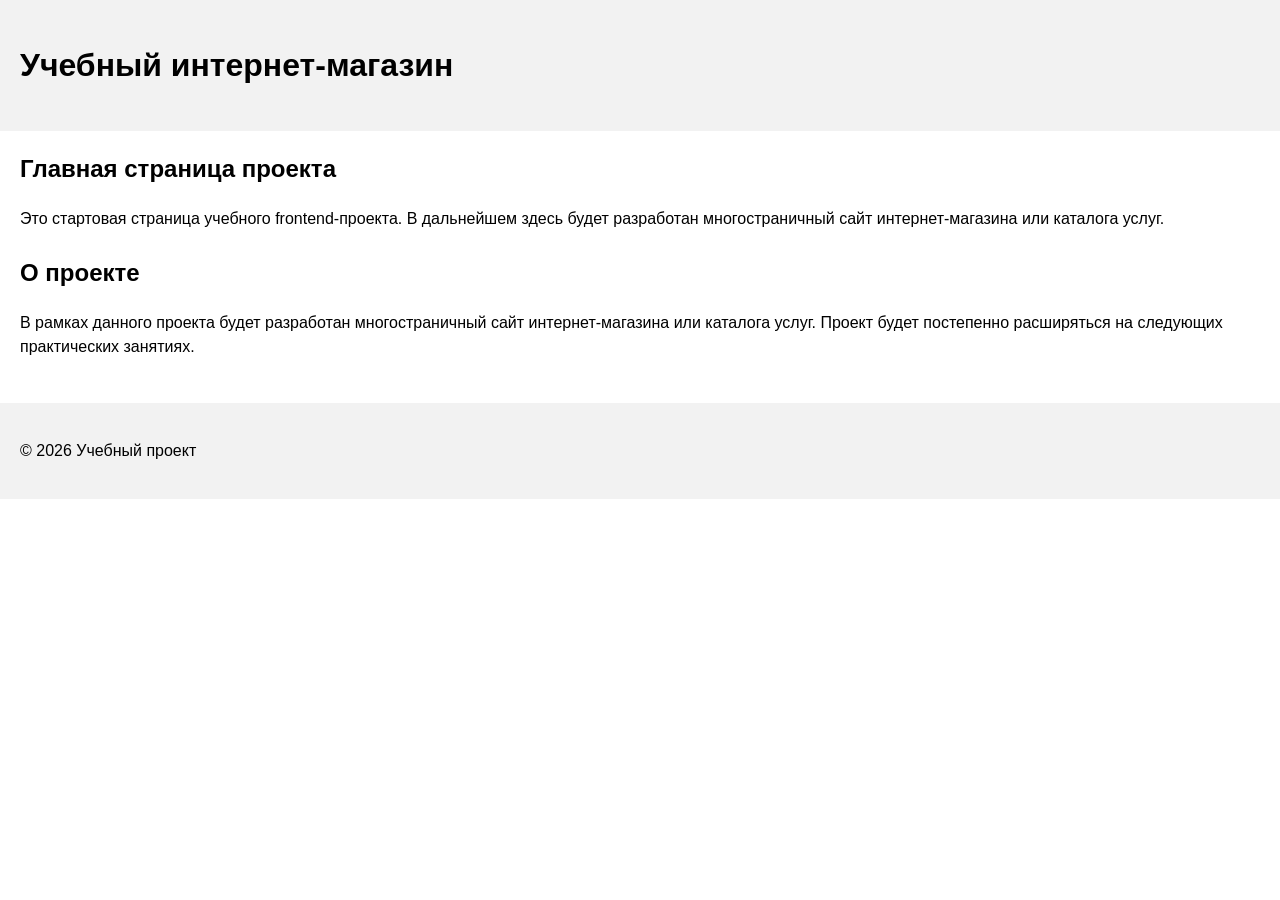
==== index.html @ 0f4d969c "feat: add project description section" ====
<!doctype html>
<html lang="ru">
  <head>
    <meta charset="UTF-8" />
    <meta name="viewport" content="width=device-width, initial-scale=1.0" />
    <title>Каталог товаров</title>
    <link rel="stylesheet" href="css/style.css" />
  </head>
  <body>
    <header>
      <h1>Учебный интернет-магазин</h1>
    </header>
    <main>
      <section>
        <h2>Главная страница проекта</h2>
        <p>
          Это стартовая страница учебного frontend-проекта. В дальнейшем здесь
          будет разработан многостраничный сайт интернет-магазина или каталога
          услуг.
        </p>
      </section>
      <section>
        <h2>О проекте</h2>
        <p>
          В рамках данного проекта будет разработан многостраничный сайт
          интернет-магазина или каталога услуг. Проект будет постепенно
          расширяться на следующих практических занятиях.
        </p>
      </section>
    </main>
    <footer>
      <p>&copy; 2026 Учебный проект</p>
    </footer>
  </body>
</html>
---- css/style.css ----
body {
  margin: 0;
  font-family: Arial, sans-serif;
  line-height: 1.5;
}

header,
main,
footer {
  padding: 20px;
}

header {
  background-color: #f2f2f2;
}

footer {
  background-color: #f2f2f2;
}

section {
  margin-bottom: 24px;
}

section h2 {
  margin-top: 0;
}
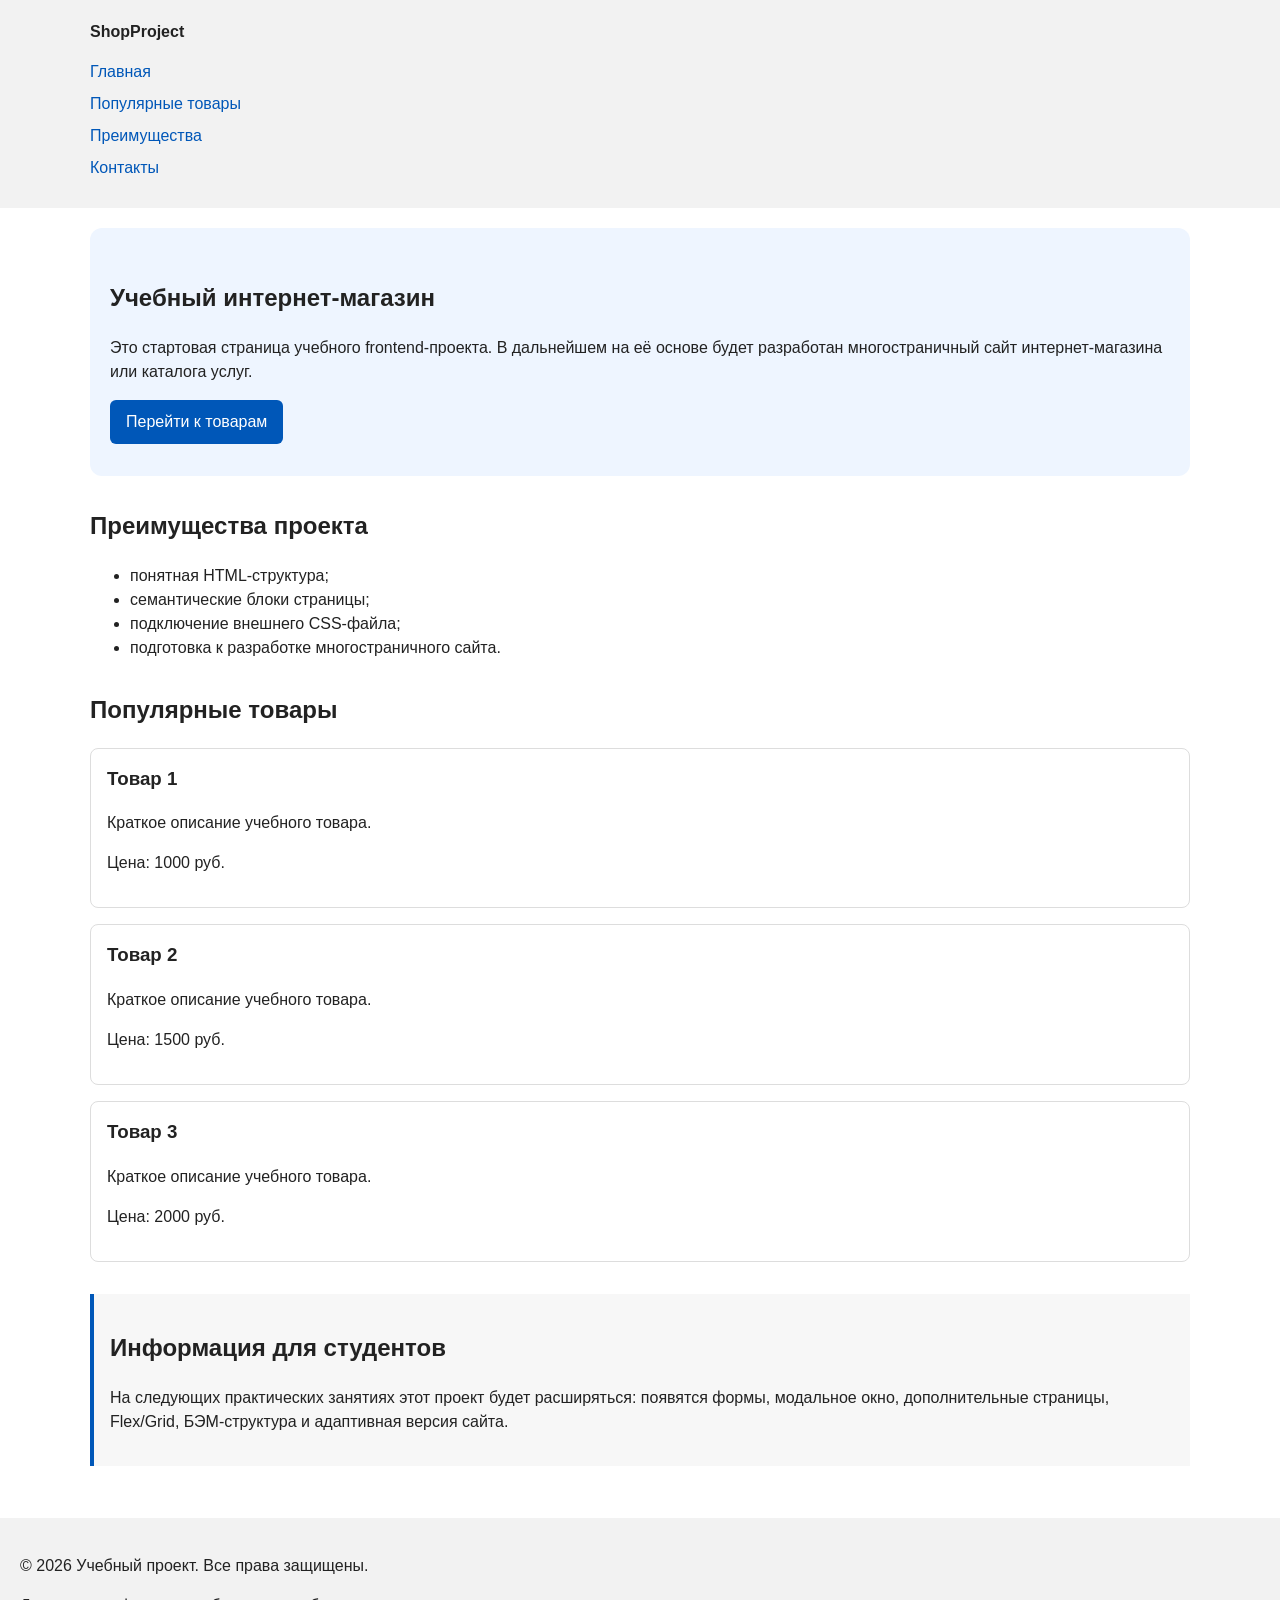
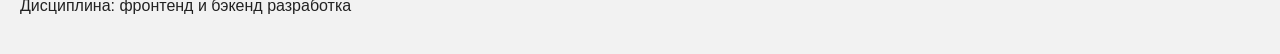
==== commit 6ac6573b: "feat: add semantic HTML structure and base CSS styles" ====
--- a/index.html
+++ b/index.html
@@ -3,33 +3,80 @@
   <head>
     <meta charset="UTF-8" />
     <meta name="viewport" content="width=device-width, initial-scale=1.0" />
-    <title>Каталог товаров</title>
+    <title>Учебный интернет-магазин</title>
     <link rel="stylesheet" href="css/style.css" />
   </head>
   <body>
     <header>
-      <h1>Учебный интернет-магазин</h1>
+      <div class="site-header">
+        <a class="site-logo" href="index.html">ShopProject</a>
+        <nav class="site-nav" aria-label="Основная навигация">
+          <ul class="site-nav__list">
+            <li><a href="index.html">Главная</a></li>
+            <li><a href="#popular">Популярные товары</a></li>
+            <li><a href="#advantages">Преимущества</a></li>
+            <li><a href="#contacts">Контакты</a></li>
+          </ul>
+        </nav>
+      </div>
     </header>
+
     <main>
-      <section>
-        <h2>Главная страница проекта</h2>
+      <section class="hero">
+        <h1>Учебный интернет-магазин</h1>
         <p>
-          Это стартовая страница учебного frontend-проекта. В дальнейшем здесь
-          будет разработан многостраничный сайт интернет-магазина или каталога
-          услуг.
+          Это стартовая страница учебного frontend-проекта. В дальнейшем на её
+          основе будет разработан многостраничный сайт интернет-магазина или
+          каталога услуг.
         </p>
+        <a class="button" href="#popular">Перейти к товарам</a>
       </section>
-      <section>
-        <h2>О проекте</h2>
+
+      <section class="section" id="advantages">
+        <h2>Преимущества проекта</h2>
+        <ul class="advantages-list">
+          <li>понятная HTML-структура;</li>
+          <li>семантические блоки страницы;</li>
+          <li>подключение внешнего CSS-файла;</li>
+          <li>подготовка к разработке многостраничного сайта.</li>
+        </ul>
+      </section>
+
+      <section class="section" id="popular">
+        <h2>Популярные товары</h2>
+
+        <article class="product-card">
+          <h3>Товар 1</h3>
+          <p>Краткое описание учебного товара.</p>
+          <p>Цена: 1000 руб.</p>
+        </article>
+
+        <article class="product-card">
+          <h3>Товар 2</h3>
+          <p>Краткое описание учебного товара.</p>
+          <p>Цена: 1500 руб.</p>
+        </article>
+
+        <article class="product-card">
+          <h3>Товар 3</h3>
+          <p>Краткое описание учебного товара.</p>
+          <p>Цена: 2000 руб.</p>
+        </article>
+      </section>
+
+      <aside class="aside-info">
+        <h2>Информация для студентов</h2>
         <p>
-          В рамках данного проекта будет разработан многостраничный сайт
-          интернет-магазина или каталога услуг. Проект будет постепенно
-          расширяться на следующих практических занятиях.
+          На следующих практических занятиях этот проект будет расширяться:
+          появятся формы, модальное окно, дополнительные страницы, Flex/Grid,
+          БЭМ-структура и адаптивная версия сайта.
         </p>
-      </section>
+      </aside>
     </main>
-    <footer>
-      <p>&copy; 2026 Учебный проект</p>
+
+    <footer id="contacts">
+      <p>&copy; 2026 Учебный проект. Все права защищены.</p>
+      <p>Дисциплина: фронтенд и бэкенд разработка</p>
     </footer>
   </body>
 </html>
--- a/css/style.css
+++ b/css/style.css
@@ -1,7 +1,13 @@
+* {
+  box-sizing: border-box;
+}
+
 body {
   margin: 0;
   font-family: Arial, sans-serif;
   line-height: 1.5;
+  color: #222222;
+  background-color: #ffffff;
 }
 
 header,
@@ -18,10 +24,86 @@
   background-color: #f2f2f2;
 }
 
-section {
-  margin-bottom: 24px;
+
+.site-header {
+  max-width: 1100px;
+  margin: 0 auto;
 }
 
-section h2 {
+.site-logo {
+  font-weight: bold;
+  text-decoration: none;
+  color: #222222;
+}
+
+.site-nav__list {
+  padding: 0;
+  margin: 16px 0 0;
+  list-style: none;
+}
+
+.site-nav__list li {
+  margin-bottom: 8px;
+}
+
+.site-nav__list a {
+  color: #0057b8;
+  text-decoration: none;
+}
+
+.site-nav__list a:hover {
+  text-decoration: underline;
+}
+
+
+.hero {
+  max-width: 1100px;
+  margin: 0 auto 32px;
+  padding: 32px 20px;
+  background-color: #eef5ff;
+  border-radius: 12px;
+}
+
+.section {
+  max-width: 1100px;
+  margin: 0 auto 32px;
+}
+
+.section h2 {
   margin-top: 0;
 }
+
+
+.product-card {
+  margin-bottom: 16px;
+  padding: 16px;
+  border: 1px solid #dddddd;
+  border-radius: 8px;
+  background-color: #ffffff;
+}
+
+.product-card h3 {
+  margin-top: 0;
+}
+
+
+.button {
+  display: inline-block;
+  padding: 10px 16px;
+  color: #ffffff;
+  background-color: #0057b8;
+  text-decoration: none;
+  border-radius: 6px;
+}
+
+.button:hover {
+  background-color: #003f86;
+}
+
+.aside-info {
+  max-width: 1100px;
+  margin: 0 auto 32px;
+  padding: 16px;
+  border-left: 4px solid #0057b8;
+  background-color: #f7f7f7;
+}
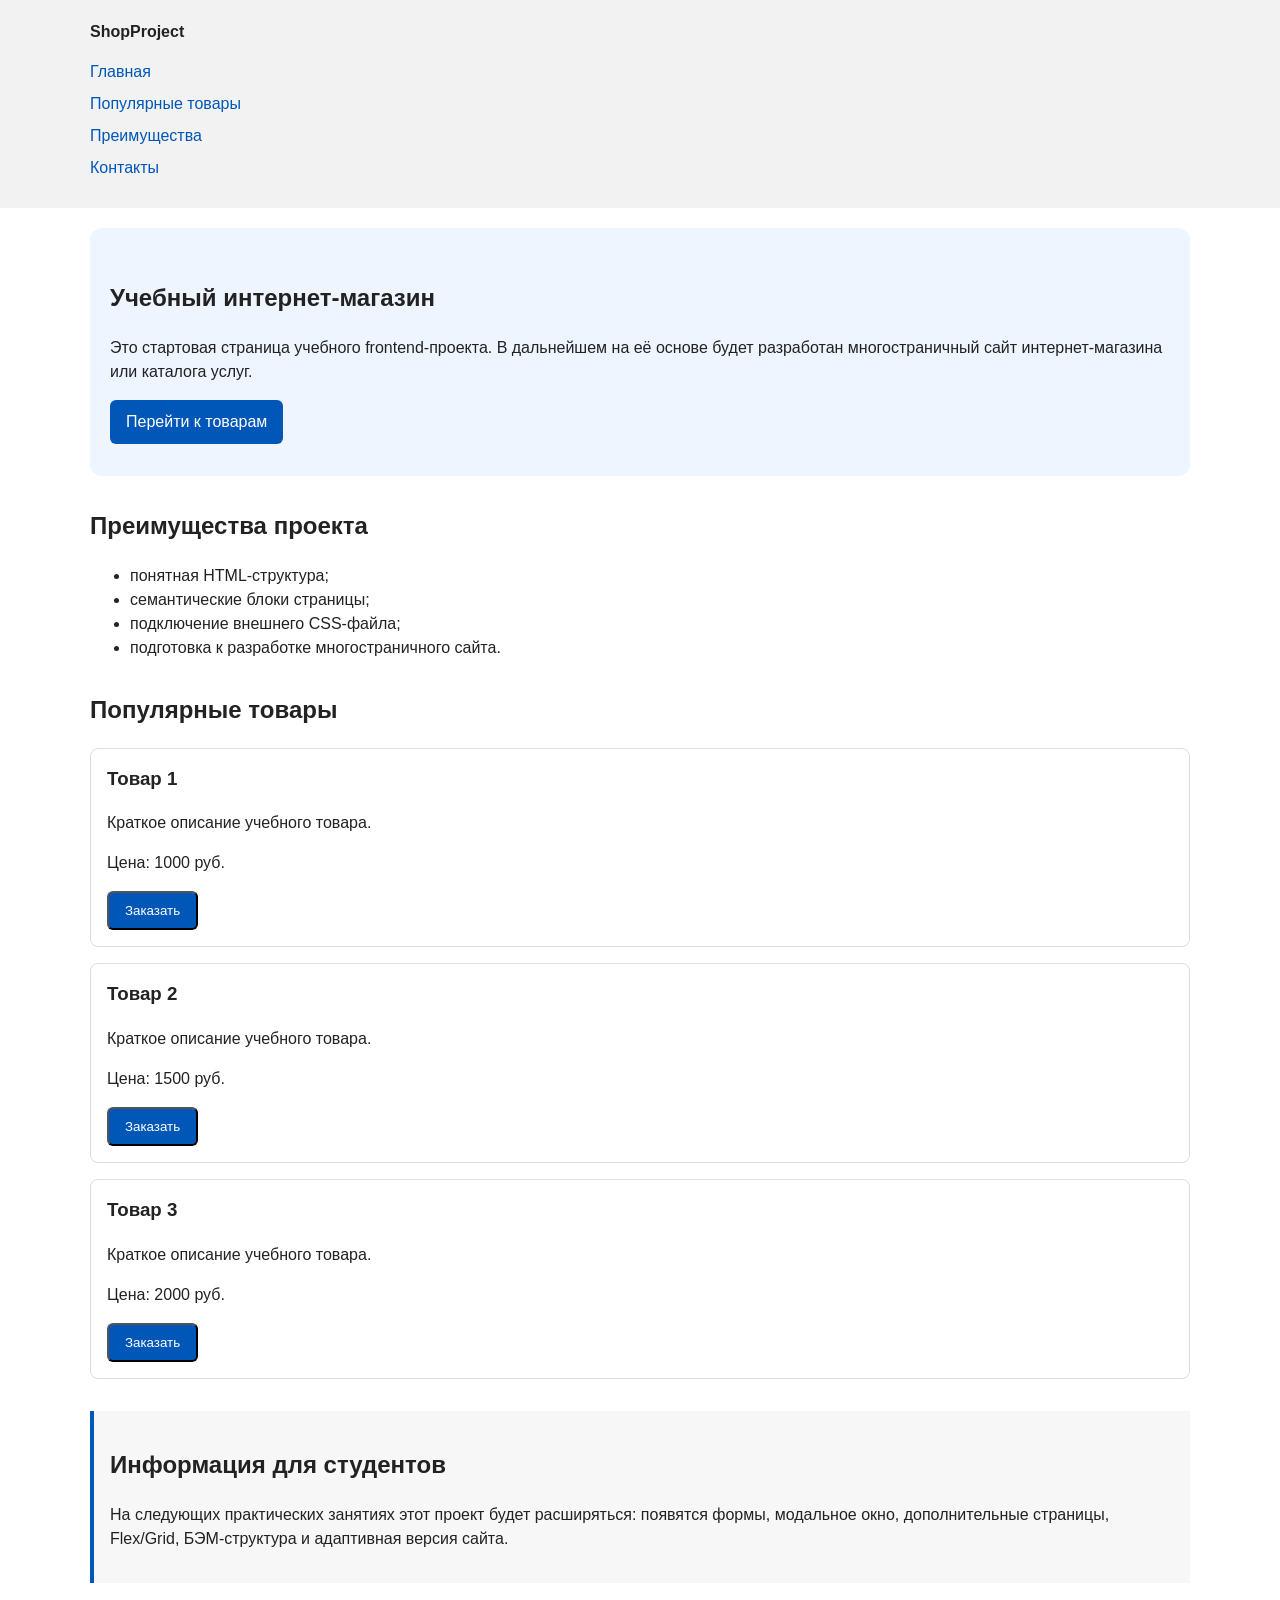
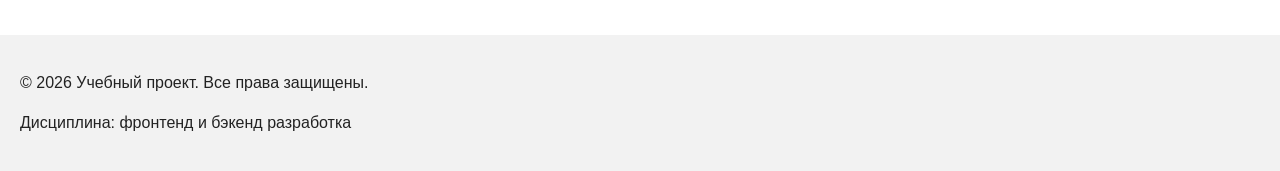
==== commit 6a190295: "feat: add order form modal and validation" ====
--- a/index.html
+++ b/index.html
@@ -5,6 +5,7 @@
     <meta name="viewport" content="width=device-width, initial-scale=1.0" />
     <title>Учебный интернет-магазин</title>
     <link rel="stylesheet" href="css/style.css" />
+    <script src="js/main.js" defer></script>
   </head>
   <body>
     <header>
@@ -49,18 +50,39 @@
           <h3>Товар 1</h3>
           <p>Краткое описание учебного товара.</p>
           <p>Цена: 1000 руб.</p>
+          <button
+            class="button product-card__button"
+            type="button"
+            data-product="Товар 1"
+          >
+            Заказать
+          </button>
         </article>
 
         <article class="product-card">
           <h3>Товар 2</h3>
           <p>Краткое описание учебного товара.</p>
           <p>Цена: 1500 руб.</p>
+          <button
+            class="button product-card__button"
+            type="button"
+            data-product="Товар 2"
+          >
+            Заказать
+          </button>
         </article>
 
         <article class="product-card">
           <h3>Товар 3</h3>
           <p>Краткое описание учебного товара.</p>
           <p>Цена: 2000 руб.</p>
+          <button
+            class="button product-card__button"
+            type="button"
+            data-product="Товар 3"
+          >
+            Заказать
+          </button>
         </article>
       </section>
 
@@ -78,5 +100,108 @@
       <p>&copy; 2026 Учебный проект. Все права защищены.</p>
       <p>Дисциплина: фронтенд и бэкенд разработка</p>
     </footer>
+
+    <dialog
+      class="order-dialog"
+      id="order-dialog"
+      aria-labelledby="order-dialog-title"
+    >
+      <h2 id="order-dialog-title">Оформление заявки</h2>
+
+      <form
+        class="order-form"
+        id="order-form"
+        action="#"
+        method="post"
+        novalidate
+      >
+        <input id="selected-product" name="selected-product" type="hidden" />
+
+        <div class="form-field">
+          <label for="order-name">Имя</label>
+          <input
+            id="order-name"
+            name="name"
+            type="text"
+            placeholder="Введите ваше имя"
+            minlength="2"
+            autocomplete="given-name"
+            required
+          />
+        </div>
+
+        <div class="form-field">
+          <label for="order-email">E-mail</label>
+          <input
+            id="order-email"
+            name="email"
+            type="email"
+            placeholder="example@mail.ru"
+            autocomplete="email"
+            required
+          />
+        </div>
+
+        <div class="form-field">
+          <label for="order-phone">Телефон</label>
+          <input
+            id="order-phone"
+            name="phone"
+            type="tel"
+            inputmode="tel"
+            placeholder="+7 (900) 000-00-00"
+            pattern="^\+7 \(\d{3}\) \d{3}-\d{2}-\d{2}$"
+            required
+          />
+          <small>Формат: +7 (900) 000-00-00</small>
+        </div>
+
+        <div class="form-field">
+          <label for="order-date">Дата связи</label>
+          <input id="order-date" name="date" type="date" />
+        </div>
+
+        <div class="form-field">
+          <label for="order-topic">Тема заявки</label>
+          <select id="order-topic" name="topic" required>
+            <option value="">Выберите тему</option>
+            <option value="product">Заказ товара</option>
+            <option value="consultation">Консультация</option>
+            <option value="delivery">Доставка</option>
+          </select>
+        </div>
+
+        <div class="form-field">
+          <label for="order-comment">Комментарий</label>
+          <textarea
+            id="order-comment"
+            name="comment"
+            rows="4"
+            placeholder="Укажите дополнительную информацию"
+          ></textarea>
+        </div>
+
+        <div class="form-field form-field--checkbox">
+          <label>
+            <input
+              id="order-agreement"
+              name="agreement"
+              type="checkbox"
+              required
+            />
+            Я согласен на обработку данных
+          </label>
+        </div>
+
+        <div class="form-actions">
+          <button type="button" id="close-order-dialog">Закрыть</button>
+          <button type="submit">Отправить заявку</button>
+        </div>
+      </form>
+    </dialog>
+
+    <p class="success-message" id="success-message" hidden>
+      Форма успешно отправлена!
+    </p>
   </body>
 </html>
--- a/css/style.css
+++ b/css/style.css
@@ -106,4 +106,72 @@
   padding: 16px;
   border-left: 4px solid #0057b8;
   background-color: #f7f7f7;
+}
+
+
+.order-dialog {
+  width: min(100% - 32px, 560px);
+  padding: 24px;
+  border: none;
+  border-radius: 12px;
+}
+
+.order-dialog::backdrop {
+  background-color: rgba(0, 0, 0, 0.5);
+}
+
+
+.form-field {
+  margin-bottom: 16px;
+}
+
+.form-field label {
+  display: block;
+  margin-bottom: 6px;
+}
+
+.form-field input,
+.form-field select,
+.form-field textarea {
+  width: 100%;
+  padding: 10px 12px;
+  border: 1px solid #cccccc;
+  border-radius: 6px;
+  font: inherit;
+}
+
+.form-field input[type="checkbox"] {
+  width: auto;
+}
+
+.form-field small {
+  display: block;
+  margin-top: 4px;
+  color: #666666;
+}
+
+.form-field input:focus-visible,
+.form-field select:focus-visible,
+.form-field textarea:focus-visible,
+.form-actions button:focus-visible {
+  outline: 2px solid #0057b8;
+  outline-offset: 2px;
+}
+
+[aria-invalid="true"] {
+  border-color: #b00020;
+}
+
+.form-actions {
+  display: flex;
+  gap: 12px;
+  margin-top: 20px;
+}
+
+.success-message {
+  max-width: 1100px;
+  margin: 24px auto;
+  padding: 16px;
+  border-left: 4px solid #168a2f;
+  background-color: #eefaf0;
 }
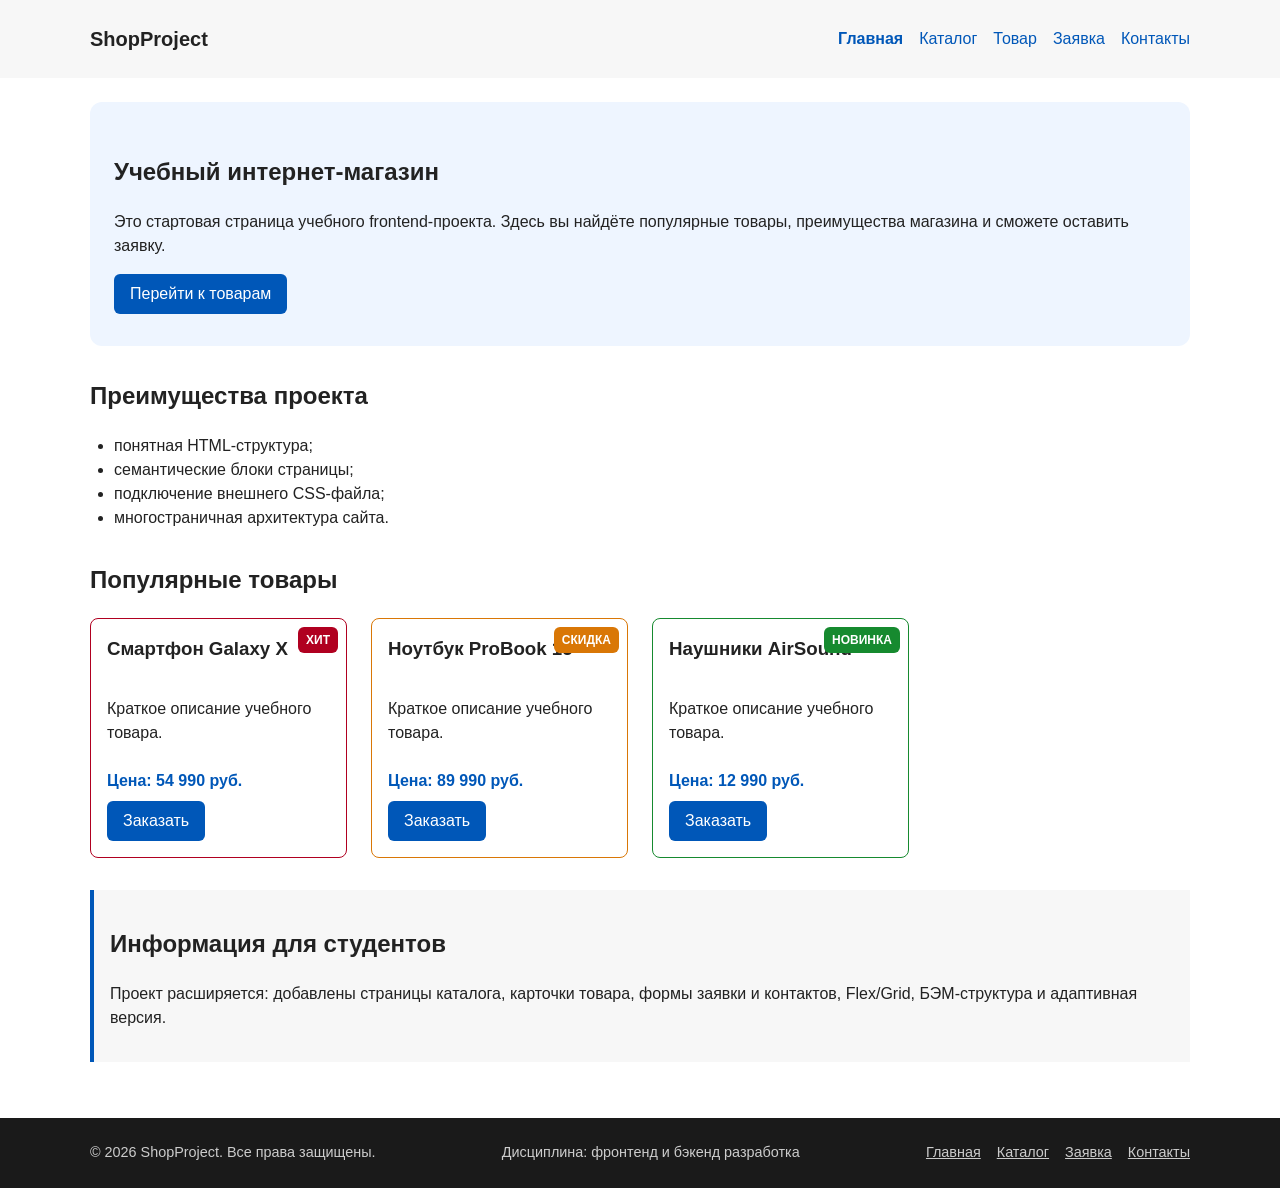
==== commit 3469a01f: "feat: реализован многостраничный сайт интернет-магазина для КР №1 - Добавлены 5 обязательных страниц" ====
--- a/index.html
+++ b/index.html
@@ -3,7 +3,11 @@
   <head>
     <meta charset="UTF-8" />
     <meta name="viewport" content="width=device-width, initial-scale=1.0" />
-    <title>Учебный интернет-магазин</title>
+    <title>ShopProject — Учебный интернет-магазин</title>
+    <meta
+      name="description"
+      content="ShopProject — учебный интернет-магазин. Смартфоны, ноутбуки, аксессуары по выгодным ценам."
+    />
     <link rel="stylesheet" href="css/style.css" />
     <script src="js/main.js" defer></script>
   </head>
@@ -13,94 +17,111 @@
         <a class="site-logo" href="index.html">ShopProject</a>
         <nav class="site-nav" aria-label="Основная навигация">
           <ul class="site-nav__list">
-            <li><a href="index.html">Главная</a></li>
-            <li><a href="#popular">Популярные товары</a></li>
-            <li><a href="#advantages">Преимущества</a></li>
-            <li><a href="#contacts">Контакты</a></li>
+            <li><a href="index.html" class="site-nav__link site-nav__link--active">Главная</a></li>
+            <li><a href="catalog.html" class="site-nav__link">Каталог</a></li>
+            <li><a href="product.html" class="site-nav__link">Товар</a></li>
+            <li><a href="order.html" class="site-nav__link">Заявка</a></li>
+            <li><a href="contacts.html" class="site-nav__link">Контакты</a></li>
           </ul>
         </nav>
       </div>
     </header>
 
     <main>
+      <!-- HERO -->
       <section class="hero">
         <h1>Учебный интернет-магазин</h1>
         <p>
-          Это стартовая страница учебного frontend-проекта. В дальнейшем на её
-          основе будет разработан многостраничный сайт интернет-магазина или
-          каталога услуг.
+          Это стартовая страница учебного frontend-проекта. Здесь вы найдёте
+          популярные товары, преимущества магазина и сможете оставить заявку.
         </p>
         <a class="button" href="#popular">Перейти к товарам</a>
       </section>
 
+      <!-- ПРЕИМУЩЕСТВА (якорь) -->
       <section class="section" id="advantages">
         <h2>Преимущества проекта</h2>
         <ul class="advantages-list">
           <li>понятная HTML-структура;</li>
           <li>семантические блоки страницы;</li>
           <li>подключение внешнего CSS-файла;</li>
-          <li>подготовка к разработке многостраничного сайта.</li>
+          <li>многостраничная архитектура сайта.</li>
         </ul>
       </section>
 
+      <!-- ПОПУЛЯРНЫЕ ТОВАРЫ (якорь) -->
       <section class="section" id="popular">
         <h2>Популярные товары</h2>
 
-        <article class="product-card">
-          <h3>Товар 1</h3>
-          <p>Краткое описание учебного товара.</p>
-          <p>Цена: 1000 руб.</p>
-          <button
-            class="button product-card__button"
-            type="button"
-            data-product="Товар 1"
-          >
-            Заказать
-          </button>
-        </article>
-
-        <article class="product-card">
-          <h3>Товар 2</h3>
-          <p>Краткое описание учебного товара.</p>
-          <p>Цена: 1500 руб.</p>
-          <button
-            class="button product-card__button"
-            type="button"
-            data-product="Товар 2"
-          >
-            Заказать
-          </button>
-        </article>
-
-        <article class="product-card">
-          <h3>Товар 3</h3>
-          <p>Краткое описание учебного товара.</p>
-          <p>Цена: 2000 руб.</p>
-          <button
-            class="button product-card__button"
-            type="button"
-            data-product="Товар 3"
-          >
-            Заказать
-          </button>
-        </article>
+        <div class="product-grid">
+          <article class="product-card product-card--hit">
+            <span class="product-card__badge product-card__badge--hit">Хит</span>
+            <h3>Смартфон Galaxy X</h3>
+            <p>Краткое описание учебного товара.</p>
+            <p class="product-card__price">Цена: 54 990 руб.</p>
+            <button
+              class="button product-card__button"
+              type="button"
+              data-product="Смартфон Galaxy X"
+            >
+              Заказать
+            </button>
+          </article>
+
+          <article class="product-card product-card--discount">
+            <span class="product-card__badge product-card__badge--discount">Скидка</span>
+            <h3>Ноутбук ProBook 15</h3>
+            <p>Краткое описание учебного товара.</p>
+            <p class="product-card__price">Цена: 89 990 руб.</p>
+            <button
+              class="button product-card__button"
+              type="button"
+              data-product="Ноутбук ProBook 15"
+            >
+              Заказать
+            </button>
+          </article>
+
+          <article class="product-card product-card--new">
+            <span class="product-card__badge product-card__badge--new">Новинка</span>
+            <h3>Наушники AirSound</h3>
+            <p>Краткое описание учебного товара.</p>
+            <p class="product-card__price">Цена: 12 990 руб.</p>
+            <button
+              class="button product-card__button"
+              type="button"
+              data-product="Наушники AirSound"
+            >
+              Заказать
+            </button>
+          </article>
+        </div>
       </section>
 
+      <!-- ASIDE -->
       <aside class="aside-info">
         <h2>Информация для студентов</h2>
         <p>
-          На следующих практических занятиях этот проект будет расширяться:
-          появятся формы, модальное окно, дополнительные страницы, Flex/Grid,
-          БЭМ-структура и адаптивная версия сайта.
+          Проект расширяется: добавлены страницы каталога, карточки товара,
+          формы заявки и контактов, Flex/Grid, БЭМ-структура и адаптивная версия.
         </p>
       </aside>
     </main>
 
-    <footer id="contacts">
-      <p>&copy; 2026 Учебный проект. Все права защищены.</p>
-      <p>Дисциплина: фронтенд и бэкенд разработка</p>
+    <footer id="contacts" class="site-footer">
+      <div class="site-footer__inner">
+        <p>&copy; 2026 ShopProject. Все права защищены.</p>
+        <p>Дисциплина: фронтенд и бэкенд разработка</p>
+        <nav class="site-footer__nav">
+          <a href="index.html">Главная</a>
+          <a href="catalog.html">Каталог</a>
+          <a href="order.html">Заявка</a>
+          <a href="contacts.html">Контакты</a>
+        </nav>
+      </div>
     </footer>
 
+    <!-- МОДАЛЬНОЕ ОКНО -->
     <dialog
       class="order-dialog"
       id="order-dialog"
@@ -204,4 +225,4 @@
       Форма успешно отправлена!
     </p>
   </body>
-</html>
+</html>
--- a/css/style.css
+++ b/css/style.css
@@ -1,53 +1,151 @@
+/* ===================================
+   1. Переменные проекта
+   =================================== */
+
+:root {
+  /* Основные цвета */
+  --color-bg: #ffffff;
+  --color-text: #222222;
+  --color-muted: #666666;
+  --color-primary: #0057b8;
+  --color-primary-dark: #003f86;
+  --color-border: #dddddd;
+  --color-surface: #f7f7f7;
+  --color-surface-accent: #eef5ff;
+  --color-danger: #b00020;
+  --color-success: #168a2f;
+  --color-success-bg: #eefaf0;
+  --color-white: #ffffff;
+
+  /* Отступы */
+  --space-xs: 4px;
+  --space-sm: 8px;
+  --space-md: 16px;
+  --space-lg: 24px;
+  --space-xl: 32px;
+
+  /* Скругления */
+  --radius-sm: 6px;
+  --radius-md: 8px;
+  --radius-lg: 12px;
+
+  /* Размеры */
+  --container-width: 1100px;
+}
+
+/* ===================================
+   2. Базовые стили
+   =================================== */
+
 * {
   box-sizing: border-box;
+}
+
+html {
+  scroll-behavior: smooth;
 }
 
 body {
   margin: 0;
   font-family: Arial, sans-serif;
   line-height: 1.5;
-  color: #222222;
-  background-color: #ffffff;
+  color: var(--color-text);
+  background-color: var(--color-bg);
 }
 
 header,
 main,
 footer {
-  padding: 20px;
+  padding: var(--space-lg);
 }
 
 header {
-  background-color: #f2f2f2;
+  background-color: var(--color-surface);
+  position: sticky;
+  top: 0;
+  z-index: 100;
 }
 
 footer {
-  background-color: #f2f2f2;
-}
-
+  background-color: var(--color-surface);
+}
+
+/* ===================================
+   3. Общие элементы интерфейса
+   =================================== */
+
+a {
+  color: var(--color-primary);
+}
+
+a:hover {
+  color: var(--color-primary-dark);
+}
+
+a:focus-visible {
+  outline: 2px solid var(--color-primary);
+  outline-offset: 3px;
+}
+
+.button {
+  display: inline-block;
+  padding: var(--space-sm) var(--space-md);
+  color: var(--color-white);
+  background-color: var(--color-primary);
+  text-decoration: none;
+  border: none;
+  border-radius: var(--radius-sm);
+  cursor: pointer;
+  font: inherit;
+}
+
+.button:hover {
+  background-color: var(--color-primary-dark);
+  text-decoration: none;
+}
+
+.button:focus-visible {
+  outline: 2px solid var(--color-primary);
+  outline-offset: 3px;
+}
+
+.button:disabled {
+  opacity: 0.6;
+  cursor: not-allowed;
+}
+
+/* ===================================
+   4. Компоненты страницы
+   =================================== */
 
 .site-header {
-  max-width: 1100px;
+  max-width: var(--container-width);
   margin: 0 auto;
+  display: flex;
+  align-items: center;
+  justify-content: space-between;
+  flex-wrap: wrap;
+  gap: var(--space-md);
 }
 
 .site-logo {
   font-weight: bold;
   text-decoration: none;
-  color: #222222;
+  color: var(--color-text);
+  font-size: 1.25rem;
 }
 
 .site-nav__list {
   padding: 0;
-  margin: 16px 0 0;
+  margin: 0;
   list-style: none;
-}
-
-.site-nav__list li {
-  margin-bottom: 8px;
+  display: flex;
+  flex-wrap: wrap;
+  gap: var(--space-md);
 }
 
 .site-nav__list a {
-  color: #0057b8;
+  color: var(--color-primary);
   text-decoration: none;
 }
 
@@ -55,79 +153,307 @@
   text-decoration: underline;
 }
 
+.site-nav__link--active {
+  font-weight: bold;
+  color: var(--color-primary-dark);
+}
 
 .hero {
-  max-width: 1100px;
-  margin: 0 auto 32px;
-  padding: 32px 20px;
-  background-color: #eef5ff;
-  border-radius: 12px;
+  max-width: var(--container-width);
+  margin: 0 auto var(--space-xl);
+  padding: var(--space-xl) var(--space-lg);
+  background-color: var(--color-surface-accent);
+  border-radius: var(--radius-lg);
 }
 
 .section {
-  max-width: 1100px;
-  margin: 0 auto 32px;
+  max-width: var(--container-width);
+  margin: 0 auto var(--space-xl);
 }
 
 .section h2 {
   margin-top: 0;
 }
 
+/* ===================================
+   5. Карточки товаров + сетка
+   =================================== */
+
+.product-grid {
+  display: grid;
+  grid-template-columns: repeat(auto-fill, minmax(240px, 1fr));
+  gap: var(--space-lg);
+}
 
 .product-card {
-  margin-bottom: 16px;
-  padding: 16px;
-  border: 1px solid #dddddd;
-  border-radius: 8px;
-  background-color: #ffffff;
+  position: relative;
+  display: flex;
+  flex-direction: column;
+  padding: var(--space-md);
+  border: 1px solid var(--color-border);
+  border-radius: var(--radius-md);
+  background-color: var(--color-bg);
+  transition:
+    border-color 0.2s,
+    box-shadow 0.2s;
+}
+
+.product-card:hover {
+  border-color: var(--color-primary);
+  box-shadow: 0 4px 12px rgba(0, 0, 0, 0.08);
 }
 
 .product-card h3 {
   margin-top: 0;
 }
 
-
-.button {
-  display: inline-block;
-  padding: 10px 16px;
-  color: #ffffff;
-  background-color: #0057b8;
-  text-decoration: none;
-  border-radius: 6px;
-}
-
-.button:hover {
-  background-color: #003f86;
-}
+.product-card__price {
+  font-weight: bold;
+  color: var(--color-primary);
+  margin: var(--space-sm) 0;
+}
+
+.product-card__button {
+  margin-top: auto;
+  align-self: flex-start;
+  text-align: center;
+}
+
+/* Бейджи (position: absolute) */
+.product-card__badge {
+  position: absolute;
+  top: var(--space-sm);
+  right: var(--space-sm);
+  padding: var(--space-xs) var(--space-sm);
+  font-size: 0.75rem;
+  font-weight: bold;
+  text-transform: uppercase;
+  color: var(--color-white);
+  border-radius: var(--radius-sm);
+  z-index: 2;
+}
+
+.product-card__badge--hit {
+  background-color: var(--color-danger);
+}
+
+.product-card__badge--discount {
+  background-color: #d97706;
+}
+
+.product-card__badge--new {
+  background-color: var(--color-success);
+}
+
+.product-card--hit {
+  border-color: var(--color-danger);
+}
+.product-card--discount {
+  border-color: #d97706;
+}
+.product-card--new {
+  border-color: var(--color-success);
+}
+
+/* ===================================
+   6. ASIDE / Информационные блоки
+   =================================== */
 
 .aside-info {
-  max-width: 1100px;
-  margin: 0 auto 32px;
-  padding: 16px;
-  border-left: 4px solid #0057b8;
-  background-color: #f7f7f7;
-}
-
+  max-width: var(--container-width);
+  margin: 0 auto var(--space-xl);
+  padding: var(--space-md);
+  border-left: 4px solid var(--color-primary);
+  background-color: var(--color-surface);
+}
+
+.advantages-list {
+  padding-left: var(--space-lg);
+}
+
+/* ===================================
+   7. Каталог: сетка с фильтрами
+   =================================== */
+
+.catalog-layout {
+  display: grid;
+  grid-template-columns: 260px 1fr;
+  gap: var(--space-lg);
+  align-items: start;
+}
+
+.catalog-filters {
+  position: sticky;
+  top: 90px;
+  padding: var(--space-md);
+  border: 1px solid var(--color-border);
+  border-radius: var(--radius-md);
+  background-color: var(--color-bg);
+}
+
+.catalog-filters__title {
+  margin: 0 0 var(--space-md);
+  font-size: 1.25rem;
+}
+
+.catalog-filters__subtitle {
+  font-size: 1rem;
+  margin: var(--space-md) 0 var(--space-sm);
+}
+
+.catalog-filters__list {
+  list-style: none;
+  padding: 0;
+  margin: 0;
+}
+
+.catalog-filters__list li {
+  margin-bottom: var(--space-xs);
+}
+
+.catalog-filters input[type="number"] {
+  width: 100%;
+  padding: var(--space-xs) var(--space-sm);
+  margin-bottom: var(--space-sm);
+  border: 1px solid var(--color-border);
+  border-radius: var(--radius-sm);
+}
+
+/* ===================================
+   8. Карточка товара (детальная)
+   =================================== */
+
+.breadcrumbs {
+  margin-bottom: var(--space-lg);
+  color: var(--color-muted);
+  font-size: 0.9rem;
+}
+
+.product-detail {
+  display: grid;
+  grid-template-columns: 1fr 1fr;
+  gap: var(--space-xl);
+  align-items: center;
+  margin-bottom: var(--space-xl);
+}
+
+.product-detail__image {
+  font-size: 10rem;
+  text-align: center;
+  padding: var(--space-xl);
+  background-color: var(--color-surface);
+  border-radius: var(--radius-lg);
+}
+
+.product-detail__title {
+  font-size: 2rem;
+  margin: 0 0 var(--space-md);
+}
+
+.product-detail__price {
+  font-size: 1.75rem;
+  font-weight: bold;
+  color: var(--color-primary);
+  margin: 0 0 var(--space-md);
+}
+
+.product-detail__description {
+  color: var(--color-muted);
+  margin: 0 0 var(--space-lg);
+}
+
+/* ===================================
+   9. Таблица характеристик
+   =================================== */
+
+.specs-table {
+  width: 100%;
+  border-collapse: collapse;
+  margin-bottom: var(--space-xl);
+  background-color: var(--color-bg);
+  border-radius: var(--radius-md);
+  overflow: hidden;
+  box-shadow: 0 1px 3px rgba(0, 0, 0, 0.08);
+}
+
+.specs-table caption {
+  caption-side: top;
+  text-align: left;
+  padding: var(--space-sm) 0;
+  font-weight: bold;
+  color: var(--color-muted);
+}
+
+.specs-table th,
+.specs-table td {
+  padding: var(--space-md);
+  text-align: left;
+  border-bottom: 1px solid var(--color-border);
+}
+
+.specs-table thead th {
+  background-color: var(--color-primary);
+  color: var(--color-white);
+  font-weight: bold;
+}
+
+.specs-table tbody tr:nth-child(even) {
+  background-color: var(--color-surface);
+}
+
+.specs-table tbody tr:hover {
+  background-color: var(--color-surface-accent);
+}
+
+/* ===================================
+   10. Отзывы
+   =================================== */
+
+.reviews {
+  display: grid;
+  grid-template-columns: repeat(auto-fit, minmax(260px, 1fr));
+  gap: var(--space-lg);
+}
+
+.review {
+  padding: var(--space-md);
+  background-color: var(--color-surface);
+  border-radius: var(--radius-md);
+  border-left: 4px solid var(--color-primary);
+}
+
+.review__author {
+  font-weight: bold;
+  margin: 0 0 var(--space-sm);
+}
+
+.review__text {
+  margin: 0;
+  color: var(--color-muted);
+}
+
+/* ===================================
+   11. Форма и модальное окно
+   =================================== */
 
 .order-dialog {
   width: min(100% - 32px, 560px);
-  padding: 24px;
+  padding: var(--space-lg);
   border: none;
-  border-radius: 12px;
+  border-radius: var(--radius-lg);
 }
 
 .order-dialog::backdrop {
   background-color: rgba(0, 0, 0, 0.5);
 }
 
-
 .form-field {
-  margin-bottom: 16px;
+  margin-bottom: var(--space-md);
 }
 
 .form-field label {
   display: block;
-  margin-bottom: 6px;
+  margin-bottom: var(--space-xs);
 }
 
 .form-field input,
@@ -135,8 +461,8 @@
 .form-field textarea {
   width: 100%;
   padding: 10px 12px;
-  border: 1px solid #cccccc;
-  border-radius: 6px;
+  border: 1px solid var(--color-border);
+  border-radius: var(--radius-sm);
   font: inherit;
 }
 
@@ -146,32 +472,171 @@
 
 .form-field small {
   display: block;
-  margin-top: 4px;
-  color: #666666;
+  margin-top: var(--space-xs);
+  color: var(--color-muted);
+}
+
+.form-field input:hover,
+.form-field select:hover,
+.form-field textarea:hover {
+  border-color: var(--color-primary);
 }
 
 .form-field input:focus-visible,
 .form-field select:focus-visible,
 .form-field textarea:focus-visible,
 .form-actions button:focus-visible {
-  outline: 2px solid #0057b8;
-  outline-offset: 2px;
+  outline: 2px solid var(--color-primary);
+  outline-offset: 3px;
 }
 
 [aria-invalid="true"] {
-  border-color: #b00020;
+  border-color: var(--color-danger);
 }
 
 .form-actions {
   display: flex;
   gap: 12px;
-  margin-top: 20px;
+  margin-top: var(--space-lg);
+  flex-wrap: wrap;
 }
 
 .success-message {
-  max-width: 1100px;
-  margin: 24px auto;
-  padding: 16px;
-  border-left: 4px solid #168a2f;
-  background-color: #eefaf0;
-}+  max-width: var(--container-width);
+  margin: var(--space-lg) auto;
+  padding: var(--space-md);
+  border-left: 4px solid var(--color-success);
+  background-color: var(--color-success-bg);
+}
+
+/* Форма на странице order.html / contacts.html */
+.order-form--page {
+  max-width: 600px;
+}
+
+.order-form {
+  display: flex;
+  flex-direction: column;
+  gap: var(--space-md);
+}
+
+.order-form__title {
+  margin: 0 0 var(--space-sm);
+  font-size: 1.5rem;
+}
+
+/* ===================================
+   12. Контакты
+   =================================== */
+
+.contacts-layout {
+  display: grid;
+  grid-template-columns: 1fr 1fr;
+  gap: var(--space-xl);
+  align-items: start;
+}
+
+.contacts-info {
+  padding: var(--space-lg);
+  background-color: var(--color-surface);
+  border-radius: var(--radius-md);
+}
+
+.contacts-info__title {
+  margin: 0 0 var(--space-md);
+  font-size: 1.5rem;
+}
+
+.contacts-info__list {
+  list-style: none;
+  padding: 0;
+  margin: 0;
+}
+
+.contacts-info__list li {
+  margin-bottom: var(--space-md);
+  padding-bottom: var(--space-md);
+  border-bottom: 1px solid var(--color-border);
+}
+
+.contacts-info__list li:last-child {
+  border-bottom: none;
+}
+
+/* ===================================
+   13. Подвал
+   =================================== */
+
+.site-footer {
+  background-color: #1a1a1a;
+  color: #cccccc;
+}
+
+.site-footer__inner {
+  max-width: var(--container-width);
+  margin: 0 auto;
+  display: flex;
+  justify-content: space-between;
+  align-items: center;
+  gap: var(--space-md);
+  flex-wrap: wrap;
+}
+
+.site-footer__inner p {
+  margin: 0;
+  font-size: 0.9rem;
+}
+
+.site-footer__nav {
+  display: flex;
+  gap: var(--space-md);
+  flex-wrap: wrap;
+}
+
+.site-footer__nav a {
+  color: #cccccc;
+  font-size: 0.9rem;
+}
+
+.site-footer__nav a:hover {
+  color: var(--color-white);
+}
+
+/* ===================================
+   14. Адаптивность
+   =================================== */
+
+@media (max-width: 900px) {
+  .catalog-layout {
+    grid-template-columns: 1fr;
+  }
+
+  .catalog-filters {
+    position: static;
+  }
+
+  .product-detail {
+    grid-template-columns: 1fr;
+  }
+
+  .contacts-layout {
+    grid-template-columns: 1fr;
+  }
+}
+
+@media (max-width: 600px) {
+  .site-header {
+    flex-direction: column;
+    align-items: flex-start;
+  }
+
+  .site-nav__list {
+    flex-direction: column;
+    gap: var(--space-xs);
+  }
+
+  .site-footer__inner {
+    flex-direction: column;
+    text-align: center;
+  }
+}
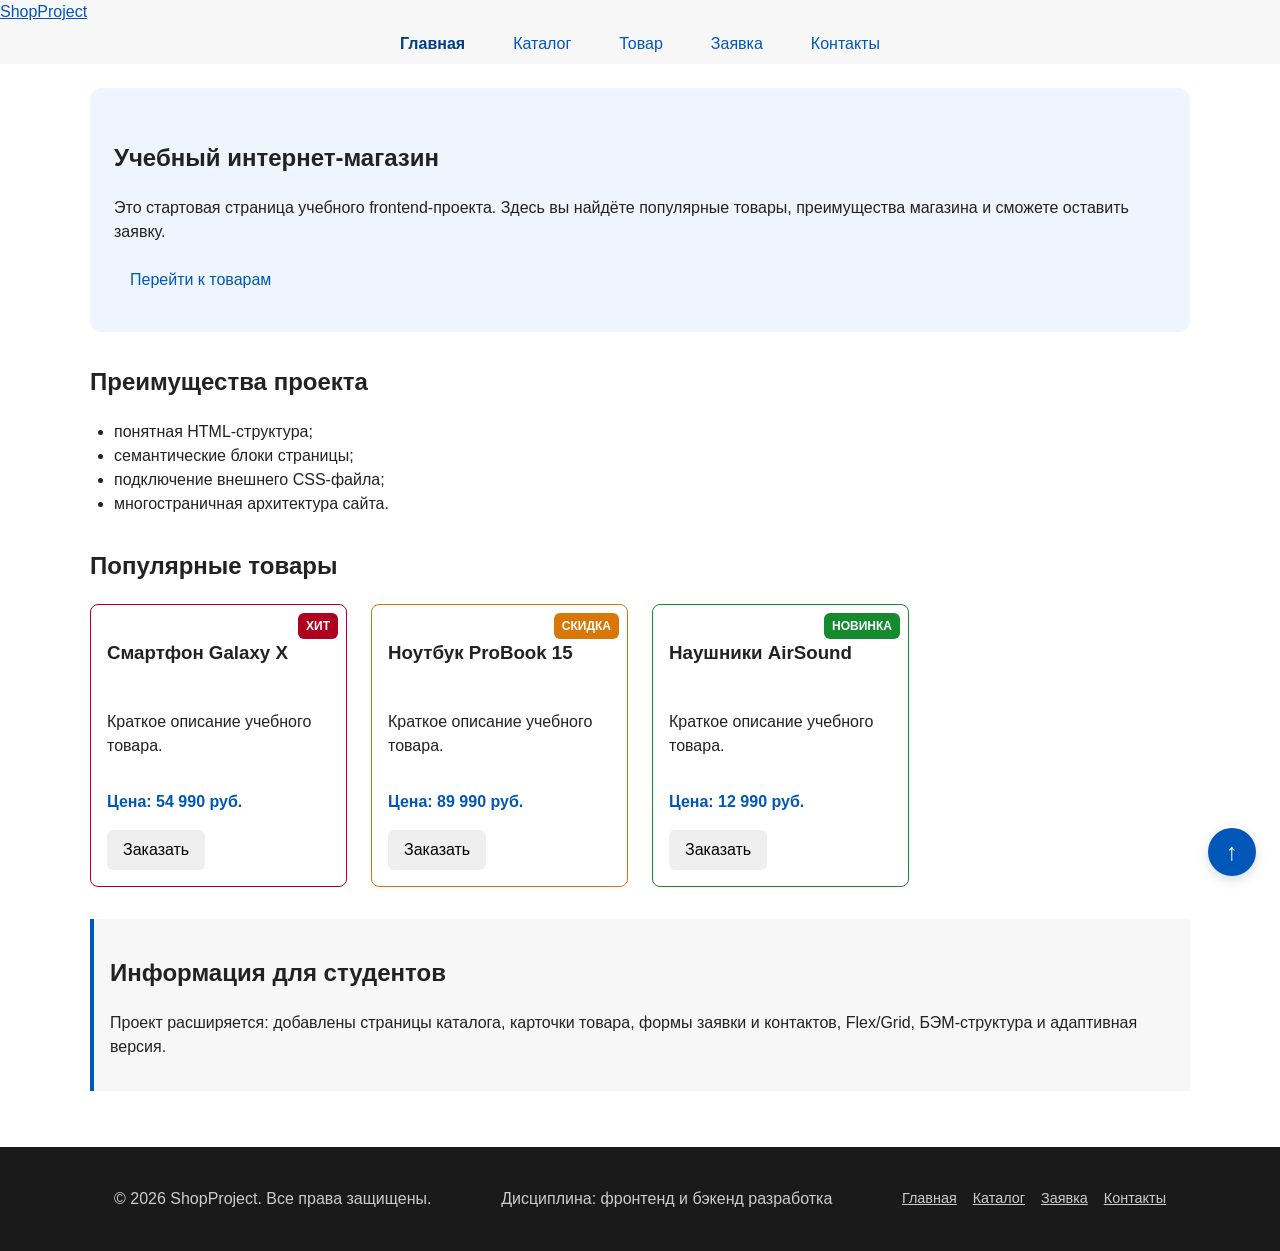
==== commit ef703b20: "fix: prepare HTML CSS project for submission - Проверена структура многостраничного сайта (5 страниц" ====
--- a/index.html
+++ b/index.html
@@ -224,5 +224,6 @@
     <p class="success-message" id="success-message" hidden>
       Форма успешно отправлена!
     </p>
+    <a href="#" class="to-top" aria-label="Наверх">↑</a>
   </body>
 </html>
--- a/css/style.css
+++ b/css/style.css
@@ -3,7 +3,6 @@
    =================================== */
 
 :root {
-  /* Основные цвета */
   --color-bg: #ffffff;
   --color-text: #222222;
   --color-muted: #666666;
@@ -17,19 +16,16 @@
   --color-success-bg: #eefaf0;
   --color-white: #ffffff;
 
-  /* Отступы */
   --space-xs: 4px;
   --space-sm: 8px;
   --space-md: 16px;
   --space-lg: 24px;
   --space-xl: 32px;
 
-  /* Скругления */
   --radius-sm: 6px;
   --radius-md: 8px;
   --radius-lg: 12px;
 
-  /* Размеры */
   --container-width: 1100px;
 }
 
@@ -53,74 +49,94 @@
   background-color: var(--color-bg);
 }
 
-header,
-main,
-footer {
+main {
   padding: var(--space-lg);
 }
 
-header {
+/* ===================================
+   3. Общие элементы интерфейса
+   =================================== */
+
+a {
+  color: var(--color-primary);
+}
+
+a:hover {
+  color: var(--color-primary-dark);
+}
+
+a:focus-visible {
+  outline: 2px solid var(--color-primary);
+  outline-offset: 3px;
+}
+
+/* ===================================
+   4. Блок button
+   =================================== */
+
+.button {
+  display: inline-block;
+  padding: var(--space-sm) var(--space-md);
+  border: none;
+  border-radius: var(--radius-sm);
+  font: inherit;
+  text-decoration: none;
+  cursor: pointer;
+  transition:
+    color 0.2s,
+    background-color 0.2s,
+    border-color 0.2s;
+}
+
+.button--primary {
+  color: var(--color-white);
+  background-color: var(--color-primary);
+}
+
+.button--primary:hover {
+  color: var(--color-white);
+  background-color: var(--color-primary-dark);
+  text-decoration: none;
+}
+
+.button--outline {
+  color: var(--color-primary);
+  background-color: transparent;
+  border: 1px solid var(--color-primary);
+}
+
+.button--outline:hover {
+  color: var(--color-white);
+  background-color: var(--color-primary);
+  text-decoration: none;
+}
+
+.button:focus-visible {
+  outline: 2px solid var(--color-primary);
+  outline-offset: 3px;
+}
+
+.button:disabled,
+.button--disabled {
+  opacity: 0.6;
+  cursor: not-allowed;
+}
+
+/* ===================================
+   5. Блок site-header
+   =================================== */
+
+.site-header {
   background-color: var(--color-surface);
   position: sticky;
   top: 0;
   z-index: 100;
 }
 
-footer {
-  background-color: var(--color-surface);
-}
-
-/* ===================================
-   3. Общие элементы интерфейса
-   =================================== */
-
-a {
-  color: var(--color-primary);
-}
-
-a:hover {
-  color: var(--color-primary-dark);
-}
-
-a:focus-visible {
-  outline: 2px solid var(--color-primary);
-  outline-offset: 3px;
-}
-
-.button {
-  display: inline-block;
-  padding: var(--space-sm) var(--space-md);
-  color: var(--color-white);
-  background-color: var(--color-primary);
-  text-decoration: none;
-  border: none;
-  border-radius: var(--radius-sm);
-  cursor: pointer;
-  font: inherit;
-}
-
-.button:hover {
-  background-color: var(--color-primary-dark);
-  text-decoration: none;
-}
-
-.button:focus-visible {
-  outline: 2px solid var(--color-primary);
-  outline-offset: 3px;
-}
-
-.button:disabled {
-  opacity: 0.6;
-  cursor: not-allowed;
-}
-
-/* ===================================
-   4. Компоненты страницы
-   =================================== */
-
-.site-header {
+.site-header__inner {
   max-width: var(--container-width);
   margin: 0 auto;
+  padding: var(--space-lg);
   display: flex;
   align-items: center;
   justify-content: space-between;
@@ -128,35 +144,58 @@
   gap: var(--space-md);
 }
 
-.site-logo {
+.site-header__logo {
   font-weight: bold;
   text-decoration: none;
   color: var(--color-text);
   font-size: 1.25rem;
 }
 
+/* ===================================
+   6. Блок site-nav
+   =================================== */
+
 .site-nav__list {
+  display: flex;
+  flex-wrap: wrap;
+  justify-content: center;
+  align-items: center;
+  gap: var(--space-md);
   padding: 0;
   margin: 0;
   list-style: none;
-  display: flex;
-  flex-wrap: wrap;
-  gap: var(--space-md);
-}
-
-.site-nav__list a {
+}
+
+.site-nav__link {
+  display: inline-block;
+  padding: var(--space-sm) var(--space-md);
   color: var(--color-primary);
   text-decoration: none;
-}
-
-.site-nav__list a:hover {
-  text-decoration: underline;
+  border-radius: var(--radius-sm);
+  transition:
+    color 0.2s,
+    background-color 0.2s;
+}
+
+.site-nav__link:hover {
+  color: var(--color-white);
+  background-color: var(--color-primary);
+  text-decoration: none;
+}
+
+.site-nav__link:focus-visible {
+  outline: 2px solid var(--color-primary);
+  outline-offset: 3px;
 }
 
 .site-nav__link--active {
   font-weight: bold;
   color: var(--color-primary-dark);
 }
+
+/* ===================================
+   7. Блок hero
+   =================================== */
 
 .hero {
   max-width: var(--container-width);
@@ -166,6 +205,18 @@
   border-radius: var(--radius-lg);
 }
 
+.hero__title {
+  margin-top: 0;
+}
+
+.hero__text {
+  color: var(--color-muted);
+}
+
+/* ===================================
+   8. Блок section
+   =================================== */
+
 .section {
   max-width: var(--container-width);
   margin: 0 auto var(--space-xl);
@@ -176,9 +227,10 @@
 }
 
 /* ===================================
-   5. Карточки товаров + сетка
-   =================================== */
-
+   9. Блок products-grid + product-card
+   =================================== */
+
+.products-grid,
 .product-grid {
   display: grid;
   grid-template-columns: repeat(auto-fill, minmax(240px, 1fr));
@@ -189,6 +241,7 @@
   position: relative;
   display: flex;
   flex-direction: column;
+  gap: var(--space-sm);
   padding: var(--space-md);
   border: 1px solid var(--color-border);
   border-radius: var(--radius-md);
@@ -203,8 +256,16 @@
   box-shadow: 0 4px 12px rgba(0, 0, 0, 0.08);
 }
 
-.product-card h3 {
-  margin-top: 0;
+.product-card__title {
+  margin: 0;
+  font-size: 1.125rem;
+  color: var(--color-text);
+}
+
+.product-card__description {
+  margin: 0;
+  color: var(--color-muted);
+  font-size: 0.95rem;
 }
 
 .product-card__price {
@@ -219,7 +280,7 @@
   text-align: center;
 }
 
-/* Бейджи (position: absolute) */
+/* Бейджи */
 .product-card__badge {
   position: absolute;
   top: var(--space-sm);
@@ -256,7 +317,7 @@
 }
 
 /* ===================================
-   6. ASIDE / Информационные блоки
+   10. Блок aside-info
    =================================== */
 
 .aside-info {
@@ -272,17 +333,21 @@
 }
 
 /* ===================================
-   7. Каталог: сетка с фильтрами
+   11. Блок catalog-layout + catalog-filters + catalog-products
    =================================== */
 
 .catalog-layout {
+  max-width: var(--container-width);
+  margin: 0 auto var(--space-xl);
   display: grid;
   grid-template-columns: 260px 1fr;
+  grid-template-areas: "filters products";
   gap: var(--space-lg);
   align-items: start;
 }
 
 .catalog-filters {
+  grid-area: filters;
   position: sticky;
   top: 90px;
   padding: var(--space-md);
@@ -291,36 +356,51 @@
   background-color: var(--color-bg);
 }
 
+.catalog-products {
+  grid-area: products;
+}
+
 .catalog-filters__title {
   margin: 0 0 var(--space-md);
   font-size: 1.25rem;
 }
 
-.catalog-filters__subtitle {
-  font-size: 1rem;
-  margin: var(--space-md) 0 var(--space-sm);
-}
-
-.catalog-filters__list {
-  list-style: none;
-  padding: 0;
+/* ===================================
+   12. Блок filters-form
+   =================================== */
+
+.filters-form {
+  display: grid;
+  gap: var(--space-md);
+}
+
+.filters-form__group {
   margin: 0;
-}
-
-.catalog-filters__list li {
-  margin-bottom: var(--space-xs);
-}
-
-.catalog-filters input[type="number"] {
-  width: 100%;
-  padding: var(--space-xs) var(--space-sm);
-  margin-bottom: var(--space-sm);
+  padding: var(--space-md);
   border: 1px solid var(--color-border);
   border-radius: var(--radius-sm);
 }
 
-/* ===================================
-   8. Карточка товара (детальная)
+.filters-form__legend {
+  font-weight: 700;
+  padding: 0 var(--space-xs);
+}
+
+.filters-form__label {
+  display: block;
+  margin-bottom: var(--space-sm);
+}
+
+.filters-form__input {
+  width: 100%;
+  padding: 8px 10px;
+  border: 1px solid var(--color-border);
+  border-radius: var(--radius-sm);
+  font: inherit;
+}
+
+/* ===================================
+   13. Блок breadcrumbs
    =================================== */
 
 .breadcrumbs {
@@ -328,6 +408,19 @@
   color: var(--color-muted);
   font-size: 0.9rem;
 }
+
+.breadcrumbs__link {
+  color: var(--color-primary);
+}
+
+.breadcrumbs__current::before {
+  content: " / ";
+  color: var(--color-muted);
+}
+
+/* ===================================
+   14. Блок product-detail
+   =================================== */
 
 .product-detail {
   display: grid;
@@ -363,7 +456,7 @@
 }
 
 /* ===================================
-   9. Таблица характеристик
+   15. Блок specs-table
    =================================== */
 
 .specs-table {
@@ -406,7 +499,7 @@
 }
 
 /* ===================================
-   10. Отзывы
+   16. Блок reviews / review
    =================================== */
 
 .reviews {
@@ -433,7 +526,7 @@
 }
 
 /* ===================================
-   11. Форма и модальное окно
+   17. Блок order-dialog
    =================================== */
 
 .order-dialog {
@@ -447,59 +540,103 @@
   background-color: rgba(0, 0, 0, 0.5);
 }
 
-.form-field {
+.order-dialog__title {
+  margin-top: 0;
+}
+
+/* ===================================
+   18. Блок order-form
+   =================================== */
+
+.order-form {
+  display: flex;
+  flex-direction: column;
+  gap: var(--space-md);
+}
+
+.order-form--page {
+  max-width: 600px;
+}
+
+.order-form__title {
+  margin: 0 0 var(--space-sm);
+  font-size: 1.5rem;
+}
+
+.order-form__field {
   margin-bottom: var(--space-md);
 }
 
-.form-field label {
+.order-form__field--checkbox {
+  display: flex;
+  align-items: center;
+  gap: var(--space-sm);
+}
+
+.order-form__label {
   display: block;
   margin-bottom: var(--space-xs);
-}
-
-.form-field input,
-.form-field select,
-.form-field textarea {
+  font-weight: 600;
+  font-size: 0.95rem;
+}
+
+.order-form__field--checkbox .order-form__label {
+  display: flex;
+  align-items: center;
+  gap: var(--space-sm);
+  margin-bottom: 0;
+}
+
+.order-form__input,
+.order-form__select,
+.order-form__textarea {
   width: 100%;
   padding: 10px 12px;
   border: 1px solid var(--color-border);
   border-radius: var(--radius-sm);
   font: inherit;
-}
-
-.form-field input[type="checkbox"] {
+  transition: border-color 0.2s;
+}
+
+.order-form__checkbox {
   width: auto;
 }
 
-.form-field small {
+.order-form__hint {
   display: block;
   margin-top: var(--space-xs);
   color: var(--color-muted);
 }
 
-.form-field input:hover,
-.form-field select:hover,
-.form-field textarea:hover {
+.order-form__input:hover,
+.order-form__select:hover,
+.order-form__textarea:hover {
   border-color: var(--color-primary);
 }
 
-.form-field input:focus-visible,
-.form-field select:focus-visible,
-.form-field textarea:focus-visible,
-.form-actions button:focus-visible {
+.order-form__input:focus-visible,
+.order-form__select:focus-visible,
+.order-form__textarea:focus-visible {
   outline: 2px solid var(--color-primary);
   outline-offset: 3px;
 }
 
-[aria-invalid="true"] {
+.order-form__input[aria-invalid="true"],
+.order-form__select[aria-invalid="true"],
+.order-form__textarea[aria-invalid="true"] {
   border-color: var(--color-danger);
 }
 
-.form-actions {
-  display: flex;
-  gap: 12px;
+.order-form__actions {
+  display: flex;
+  gap: var(--space-md);
   margin-top: var(--space-lg);
   flex-wrap: wrap;
 }
+
+/* ===================================
+   19. Блок success-message
+   =================================== */
 
 .success-message {
   max-width: var(--container-width);
@@ -509,24 +646,8 @@
   background-color: var(--color-success-bg);
 }
 
-/* Форма на странице order.html / contacts.html */
-.order-form--page {
-  max-width: 600px;
-}
-
-.order-form {
-  display: flex;
-  flex-direction: column;
-  gap: var(--space-md);
-}
-
-.order-form__title {
-  margin: 0 0 var(--space-sm);
-  font-size: 1.5rem;
-}
-
-/* ===================================
-   12. Контакты
+/* ===================================
+   20. Блок contacts-layout + contacts-info
    =================================== */
 
 .contacts-layout {
@@ -553,18 +674,18 @@
   margin: 0;
 }
 
-.contacts-info__list li {
+.contacts-info__item {
   margin-bottom: var(--space-md);
   padding-bottom: var(--space-md);
   border-bottom: 1px solid var(--color-border);
 }
 
-.contacts-info__list li:last-child {
+.contacts-info__item:last-child {
   border-bottom: none;
 }
 
 /* ===================================
-   13. Подвал
+   21. Блок site-footer
    =================================== */
 
 .site-footer {
@@ -575,14 +696,15 @@
 .site-footer__inner {
   max-width: var(--container-width);
   margin: 0 auto;
+  padding: var(--space-lg);
   display: flex;
   justify-content: space-between;
   align-items: center;
+  flex-wrap: wrap;
   gap: var(--space-md);
-  flex-wrap: wrap;
-}
-
-.site-footer__inner p {
+}
+
+.site-footer__copy {
   margin: 0;
   font-size: 0.9rem;
 }
@@ -603,12 +725,24 @@
 }
 
 /* ===================================
-   14. Адаптивность
+   22. Подсветка якоря
+   =================================== */
+
+:target {
+  outline: 2px dashed var(--color-primary);
+  outline-offset: 4px;
+}
+
+/* ===================================
+   23. Адаптивность
    =================================== */
 
 @media (max-width: 900px) {
   .catalog-layout {
     grid-template-columns: 1fr;
+    grid-template-areas:
+      "filters"
+      "products";
   }
 
   .catalog-filters {
@@ -625,7 +759,7 @@
 }
 
 @media (max-width: 600px) {
-  .site-header {
+  .site-header__inner {
     flex-direction: column;
     align-items: flex-start;
   }
@@ -633,6 +767,7 @@
   .site-nav__list {
     flex-direction: column;
     gap: var(--space-xs);
+    align-items: stretch;
   }
 
   .site-footer__inner {
@@ -640,3 +775,33 @@
     text-align: center;
   }
 }
+
+.to-top {
+  position: fixed;
+  bottom: var(--space-lg);
+  right: var(--space-lg);
+  z-index: 999;
+  width: 48px;
+  height: 48px;
+  display: flex;
+  align-items: center;
+  justify-content: center;
+  background-color: var(--color-primary);
+  color: var(--color-white);
+  border-radius: 50%;
+  font-size: 1.5rem;
+  text-decoration: none;
+  box-shadow: 0 4px 12px rgba(0, 0, 0, 0.15);
+  transition: background-color 0.2s, transform 0.2s;
+}
+
+.to-top:hover {
+  background-color: var(--color-primary-dark);
+  transform: translateY(-3px);
+  text-decoration: none;
+}
+
+.to-top:focus-visible {
+  outline: 2px solid var(--color-primary);
+  outline-offset: 3px;
+}
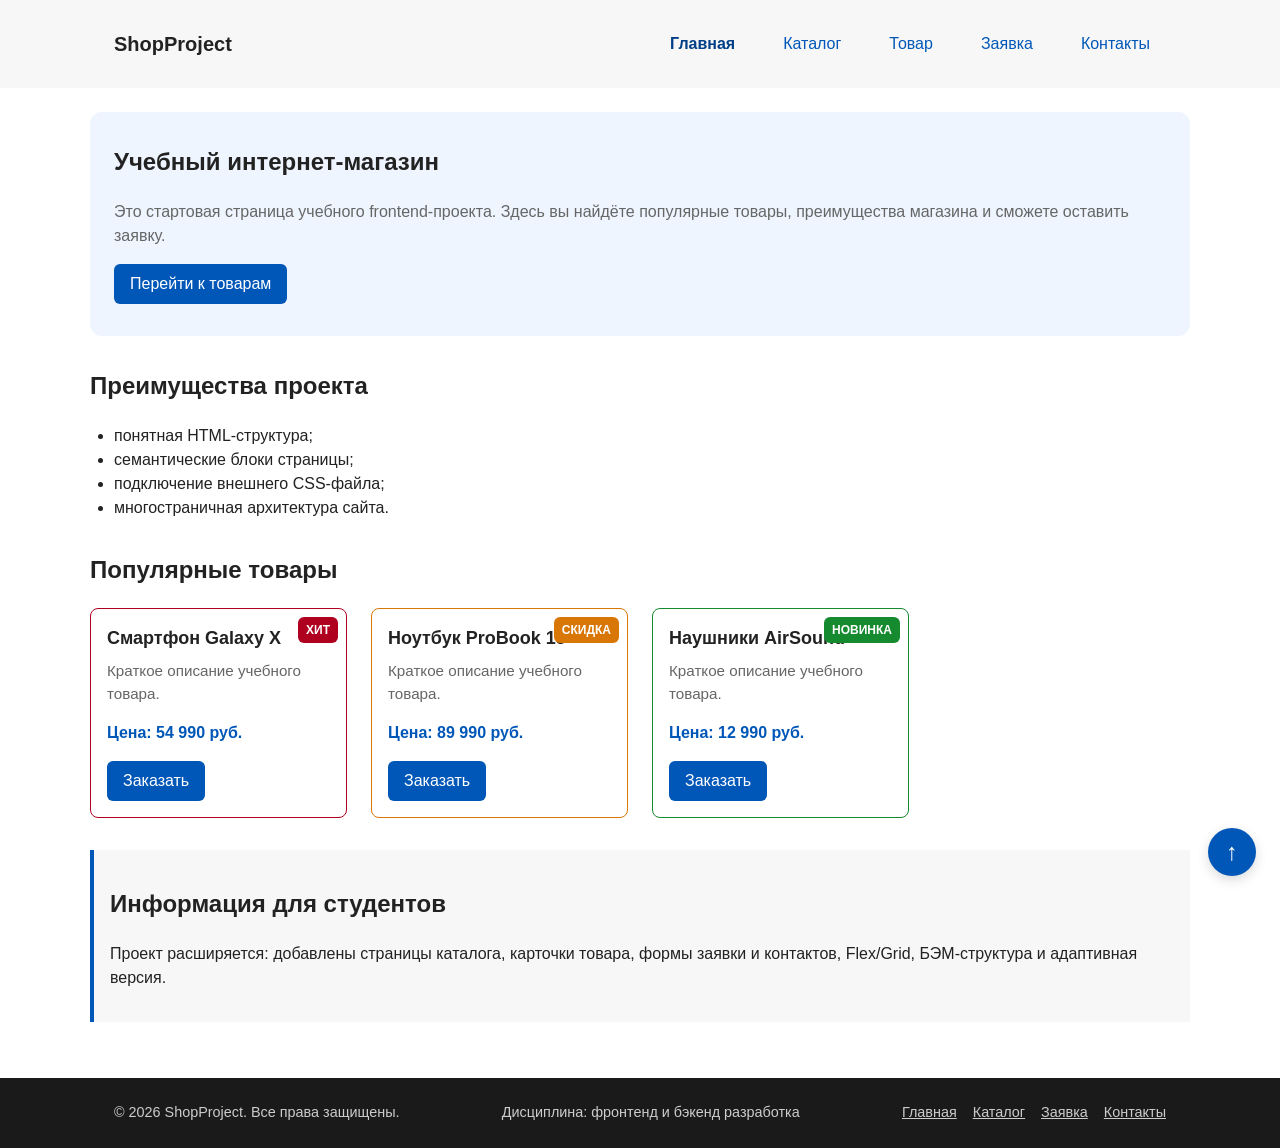
==== commit 1873c748: "fix: prepare HTML CSS project for submission - Приведены к БЭМ-структуре index.html, product.html, o" ====
--- a/index.html
+++ b/index.html
@@ -12,16 +12,28 @@
     <script src="js/main.js" defer></script>
   </head>
   <body>
-    <header>
-      <div class="site-header">
-        <a class="site-logo" href="index.html">ShopProject</a>
+    <header class="site-header">
+      <div class="site-header__inner">
+        <a class="site-header__logo" href="index.html">ShopProject</a>
         <nav class="site-nav" aria-label="Основная навигация">
           <ul class="site-nav__list">
-            <li><a href="index.html" class="site-nav__link site-nav__link--active">Главная</a></li>
-            <li><a href="catalog.html" class="site-nav__link">Каталог</a></li>
-            <li><a href="product.html" class="site-nav__link">Товар</a></li>
-            <li><a href="order.html" class="site-nav__link">Заявка</a></li>
-            <li><a href="contacts.html" class="site-nav__link">Контакты</a></li>
+            <li class="site-nav__item">
+              <a href="index.html" class="site-nav__link site-nav__link--active"
+                >Главная</a
+              >
+            </li>
+            <li class="site-nav__item">
+              <a href="catalog.html" class="site-nav__link">Каталог</a>
+            </li>
+            <li class="site-nav__item">
+              <a href="product.html" class="site-nav__link">Товар</a>
+            </li>
+            <li class="site-nav__item">
+              <a href="order.html" class="site-nav__link">Заявка</a>
+            </li>
+            <li class="site-nav__item">
+              <a href="contacts.html" class="site-nav__link">Контакты</a>
+            </li>
           </ul>
         </nav>
       </div>
@@ -30,12 +42,12 @@
     <main>
       <!-- HERO -->
       <section class="hero">
-        <h1>Учебный интернет-магазин</h1>
-        <p>
+        <h1 class="hero__title">Учебный интернет-магазин</h1>
+        <p class="hero__text">
           Это стартовая страница учебного frontend-проекта. Здесь вы найдёте
           популярные товары, преимущества магазина и сможете оставить заявку.
         </p>
-        <a class="button" href="#popular">Перейти к товарам</a>
+        <a class="button button--primary" href="#popular">Перейти к товарам</a>
       </section>
 
       <!-- ПРЕИМУЩЕСТВА (якорь) -->
@@ -53,14 +65,18 @@
       <section class="section" id="popular">
         <h2>Популярные товары</h2>
 
-        <div class="product-grid">
+        <div class="products-grid">
           <article class="product-card product-card--hit">
-            <span class="product-card__badge product-card__badge--hit">Хит</span>
-            <h3>Смартфон Galaxy X</h3>
-            <p>Краткое описание учебного товара.</p>
+            <span class="product-card__badge product-card__badge--hit"
+              >Хит</span
+            >
+            <h3 class="product-card__title">Смартфон Galaxy X</h3>
+            <p class="product-card__description">
+              Краткое описание учебного товара.
+            </p>
             <p class="product-card__price">Цена: 54 990 руб.</p>
             <button
-              class="button product-card__button"
+              class="button button--primary product-card__button"
               type="button"
               data-product="Смартфон Galaxy X"
             >
@@ -69,12 +85,16 @@
           </article>
 
           <article class="product-card product-card--discount">
-            <span class="product-card__badge product-card__badge--discount">Скидка</span>
-            <h3>Ноутбук ProBook 15</h3>
-            <p>Краткое описание учебного товара.</p>
+            <span class="product-card__badge product-card__badge--discount"
+              >Скидка</span
+            >
+            <h3 class="product-card__title">Ноутбук ProBook 15</h3>
+            <p class="product-card__description">
+              Краткое описание учебного товара.
+            </p>
             <p class="product-card__price">Цена: 89 990 руб.</p>
             <button
-              class="button product-card__button"
+              class="button button--primary product-card__button"
               type="button"
               data-product="Ноутбук ProBook 15"
             >
@@ -83,12 +103,16 @@
           </article>
 
           <article class="product-card product-card--new">
-            <span class="product-card__badge product-card__badge--new">Новинка</span>
-            <h3>Наушники AirSound</h3>
-            <p>Краткое описание учебного товара.</p>
+            <span class="product-card__badge product-card__badge--new"
+              >Новинка</span
+            >
+            <h3 class="product-card__title">Наушники AirSound</h3>
+            <p class="product-card__description">
+              Краткое описание учебного товара.
+            </p>
             <p class="product-card__price">Цена: 12 990 руб.</p>
             <button
-              class="button product-card__button"
+              class="button button--primary product-card__button"
               type="button"
               data-product="Наушники AirSound"
             >
@@ -103,15 +127,18 @@
         <h2>Информация для студентов</h2>
         <p>
           Проект расширяется: добавлены страницы каталога, карточки товара,
-          формы заявки и контактов, Flex/Grid, БЭМ-структура и адаптивная версия.
+          формы заявки и контактов, Flex/Grid, БЭМ-структура и адаптивная
+          версия.
         </p>
       </aside>
     </main>
 
     <footer id="contacts" class="site-footer">
       <div class="site-footer__inner">
-        <p>&copy; 2026 ShopProject. Все права защищены.</p>
-        <p>Дисциплина: фронтенд и бэкенд разработка</p>
+        <p class="site-footer__copy">© 2026 ShopProject. Все права защищены.</p>
+        <p class="site-footer__copy">
+          Дисциплина: фронтенд и бэкенд разработка
+        </p>
         <nav class="site-footer__nav">
           <a href="index.html">Главная</a>
           <a href="catalog.html">Каталог</a>
@@ -127,7 +154,9 @@
       id="order-dialog"
       aria-labelledby="order-dialog-title"
     >
-      <h2 id="order-dialog-title">Оформление заявки</h2>
+      <h2 class="order-dialog__title" id="order-dialog-title">
+        Оформление заявки
+      </h2>
 
       <form
         class="order-form"
@@ -138,9 +167,10 @@
       >
         <input id="selected-product" name="selected-product" type="hidden" />
 
-        <div class="form-field">
-          <label for="order-name">Имя</label>
-          <input
+        <div class="order-form__field">
+          <label class="order-form__label" for="order-name">Имя</label>
+          <input
+            class="order-form__input"
             id="order-name"
             name="name"
             type="text"
@@ -151,9 +181,10 @@
           />
         </div>
 
-        <div class="form-field">
-          <label for="order-email">E-mail</label>
-          <input
+        <div class="order-form__field">
+          <label class="order-form__label" for="order-email">E-mail</label>
+          <input
+            class="order-form__input"
             id="order-email"
             name="email"
             type="email"
@@ -163,9 +194,10 @@
           />
         </div>
 
-        <div class="form-field">
-          <label for="order-phone">Телефон</label>
-          <input
+        <div class="order-form__field">
+          <label class="order-form__label" for="order-phone">Телефон</label>
+          <input
+            class="order-form__input"
             id="order-phone"
             name="phone"
             type="tel"
@@ -174,17 +206,27 @@
             pattern="^\+7 \(\d{3}\) \d{3}-\d{2}-\d{2}$"
             required
           />
-          <small>Формат: +7 (900) 000-00-00</small>
-        </div>
-
-        <div class="form-field">
-          <label for="order-date">Дата связи</label>
-          <input id="order-date" name="date" type="date" />
-        </div>
-
-        <div class="form-field">
-          <label for="order-topic">Тема заявки</label>
-          <select id="order-topic" name="topic" required>
+          <small class="order-form__hint">Формат: +7 (900) 000-00-00</small>
+        </div>
+
+        <div class="order-form__field">
+          <label class="order-form__label" for="order-date">Дата связи</label>
+          <input
+            class="order-form__input"
+            id="order-date"
+            name="date"
+            type="date"
+          />
+        </div>
+
+        <div class="order-form__field">
+          <label class="order-form__label" for="order-topic">Тема заявки</label>
+          <select
+            class="order-form__select"
+            id="order-topic"
+            name="topic"
+            required
+          >
             <option value="">Выберите тему</option>
             <option value="product">Заказ товара</option>
             <option value="consultation">Консультация</option>
@@ -192,9 +234,12 @@
           </select>
         </div>
 
-        <div class="form-field">
-          <label for="order-comment">Комментарий</label>
+        <div class="order-form__field">
+          <label class="order-form__label" for="order-comment"
+            >Комментарий</label
+          >
           <textarea
+            class="order-form__textarea"
             id="order-comment"
             name="comment"
             rows="4"
@@ -202,9 +247,10 @@
           ></textarea>
         </div>
 
-        <div class="form-field form-field--checkbox">
-          <label>
+        <div class="order-form__field order-form__field--checkbox">
+          <label class="order-form__label">
             <input
+              class="order-form__checkbox"
               id="order-agreement"
               name="agreement"
               type="checkbox"
@@ -214,9 +260,17 @@
           </label>
         </div>
 
-        <div class="form-actions">
-          <button type="button" id="close-order-dialog">Закрыть</button>
-          <button type="submit">Отправить заявку</button>
+        <div class="order-form__actions">
+          <button
+            class="button button--outline"
+            type="button"
+            id="close-order-dialog"
+          >
+            Закрыть
+          </button>
+          <button class="button button--primary" type="submit">
+            Отправить заявку
+          </button>
         </div>
       </form>
     </dialog>
@@ -224,6 +278,7 @@
     <p class="success-message" id="success-message" hidden>
       Форма успешно отправлена!
     </p>
+
     <a href="#" class="to-top" aria-label="Наверх">↑</a>
   </body>
-</html>+</html>
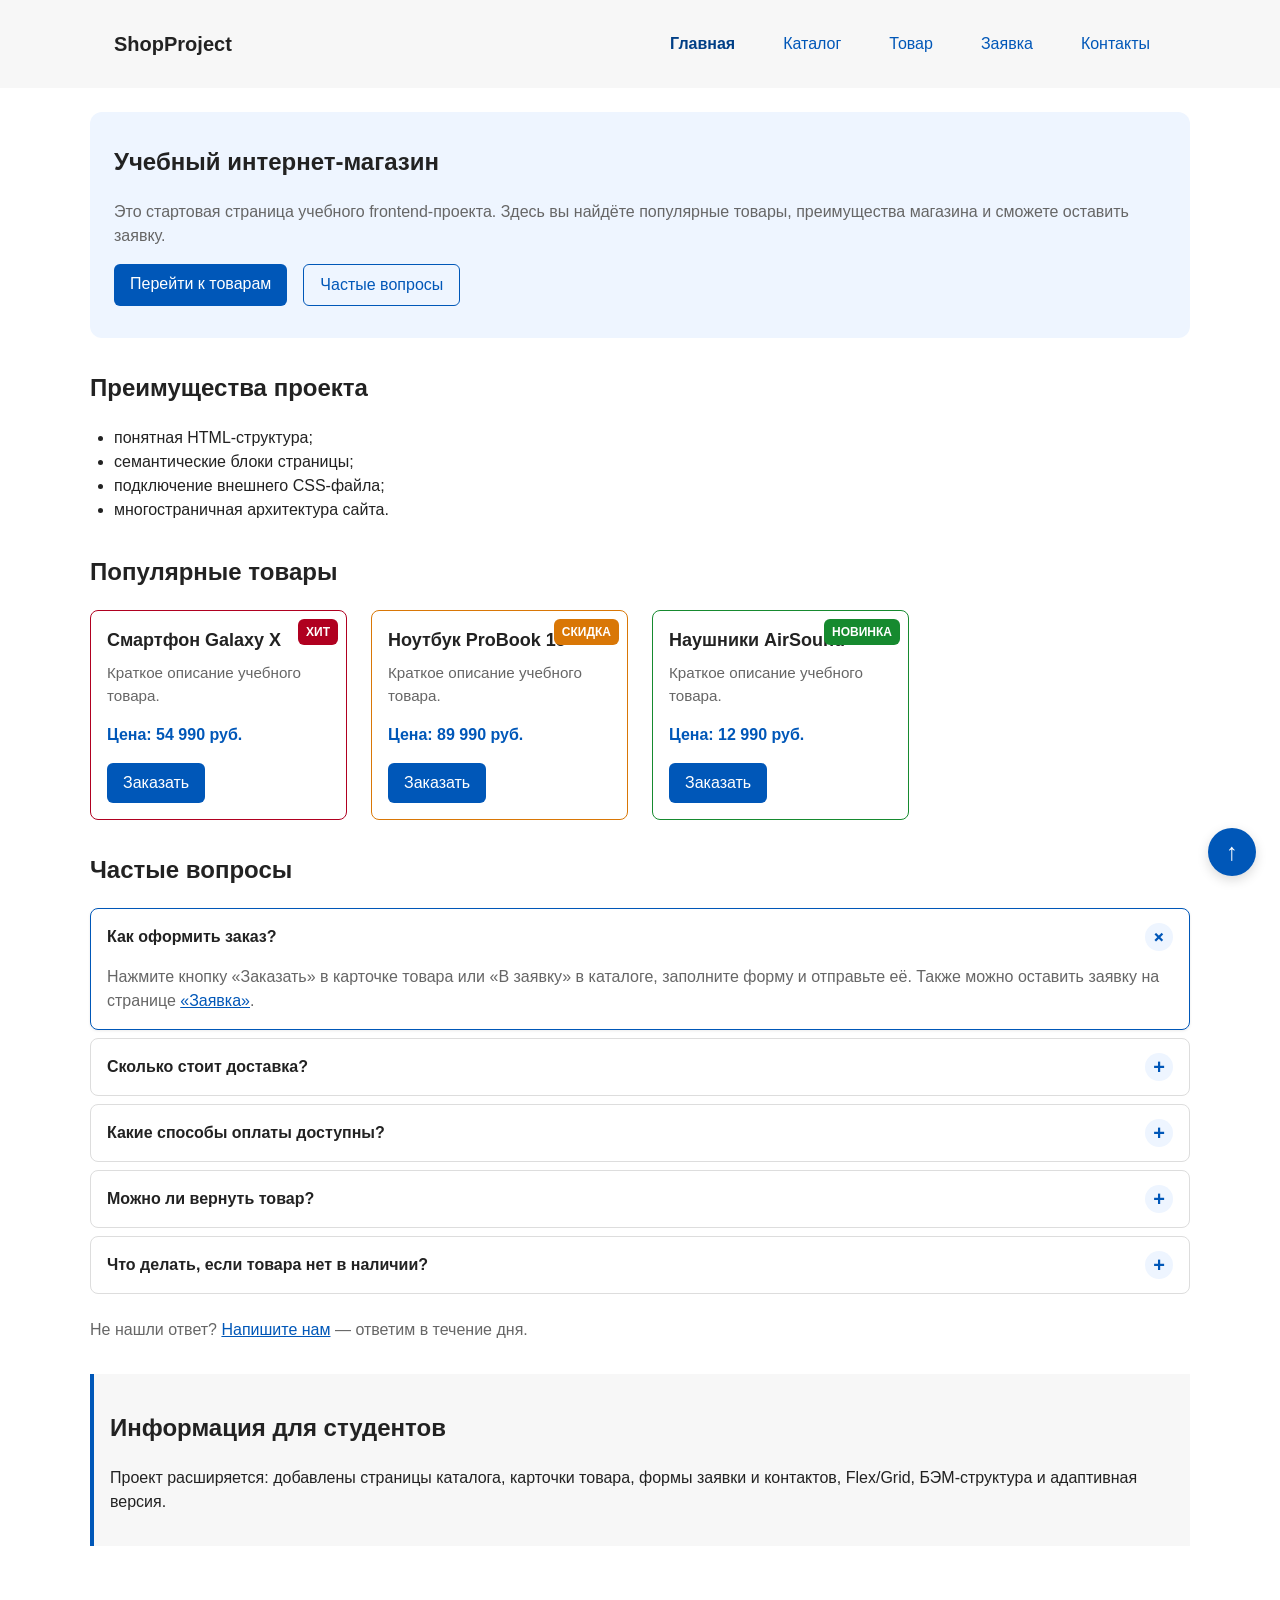
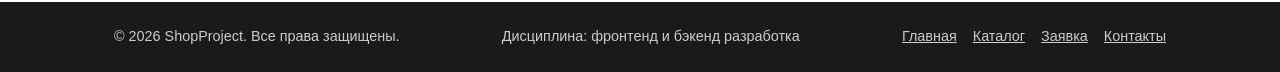
==== commit 6e373463: "feat: расширенный каталог, FAQ, состояния карточек и улучшенная модалка - каталог: 12 товаров с изоб" ====
--- a/index.html
+++ b/index.html
@@ -47,7 +47,10 @@
           Это стартовая страница учебного frontend-проекта. Здесь вы найдёте
           популярные товары, преимущества магазина и сможете оставить заявку.
         </p>
-        <a class="button button--primary" href="#popular">Перейти к товарам</a>
+        <div class="hero__actions">
+          <a class="button button--primary" href="#popular">Перейти к товарам</a>
+          <a class="button button--outline" href="#faq">Частые вопросы</a>
+        </div>
       </section>
 
       <!-- ПРЕИМУЩЕСТВА (якорь) -->
@@ -122,6 +125,50 @@
         </div>
       </section>
 
+      <!-- FAQ (якорь) -->
+      <section class="section faq" id="faq">
+        <h2>Частые вопросы</h2>
+        <div class="faq__list">
+          <details class="faq__item" name="faq" open>
+            <summary class="faq__question">Как оформить заказ?</summary>
+            <div class="faq__answer">
+              <p>Нажмите кнопку «Заказать» в карточке товара или «В заявку» в каталоге, заполните форму и отправьте её. Также можно оставить заявку на странице <a href="order.html">«Заявка»</a>.</p>
+            </div>
+          </details>
+
+          <details class="faq__item" name="faq">
+            <summary class="faq__question">Сколько стоит доставка?</summary>
+            <div class="faq__answer">
+              <p>Доставка по городу бесплатна при заказе от 5 000 руб. Для заказов меньшей суммы стоимость доставки — 390 руб. Доставка в другие регионы рассчитывается менеджером.</p>
+            </div>
+          </details>
+
+          <details class="faq__item" name="faq">
+            <summary class="faq__question">Какие способы оплаты доступны?</summary>
+            <div class="faq__answer">
+              <p>Оплатить заказ можно банковской картой при получении, наличными курьеру или по счёту для юридических лиц.</p>
+            </div>
+          </details>
+
+          <details class="faq__item" name="faq">
+            <summary class="faq__question">Можно ли вернуть товар?</summary>
+            <div class="faq__answer">
+              <p>Да, в течение 14 дней с момента покупки, если товар не был в употреблении и сохранена упаковка. Для оформления возврата напишите нам через форму на странице <a href="contacts.html">«Контакты»</a>.</p>
+            </div>
+          </details>
+
+          <details class="faq__item" name="faq">
+            <summary class="faq__question">Что делать, если товара нет в наличии?</summary>
+            <div class="faq__answer">
+              <p>Оставьте заявку с темой «Консультация» — менеджер сообщит дату поступления или предложит похожую модель.</p>
+            </div>
+          </details>
+        </div>
+        <p class="faq__more">
+          Не нашли ответ? <a href="contacts.html">Напишите нам</a> — ответим в течение дня.
+        </p>
+      </section>
+
       <!-- ASIDE -->
       <aside class="aside-info">
         <h2>Информация для студентов</h2>
@@ -153,131 +200,153 @@
       class="order-dialog"
       id="order-dialog"
       aria-labelledby="order-dialog-title"
+      aria-describedby="order-dialog-product"
     >
-      <h2 class="order-dialog__title" id="order-dialog-title">
-        Оформление заявки
-      </h2>
-
-      <form
-        class="order-form"
-        id="order-form"
-        action="#"
-        method="post"
-        novalidate
+      <button
+        class="order-dialog__close"
+        type="button"
+        data-close-dialog
+        aria-label="Закрыть окно"
       >
-        <input id="selected-product" name="selected-product" type="hidden" />
-
-        <div class="order-form__field">
-          <label class="order-form__label" for="order-name">Имя</label>
-          <input
-            class="order-form__input"
-            id="order-name"
-            name="name"
-            type="text"
-            placeholder="Введите ваше имя"
-            minlength="2"
-            autocomplete="given-name"
-            required
-          />
-        </div>
-
-        <div class="order-form__field">
-          <label class="order-form__label" for="order-email">E-mail</label>
-          <input
-            class="order-form__input"
-            id="order-email"
-            name="email"
-            type="email"
-            placeholder="example@mail.ru"
-            autocomplete="email"
-            required
-          />
-        </div>
-
-        <div class="order-form__field">
-          <label class="order-form__label" for="order-phone">Телефон</label>
-          <input
-            class="order-form__input"
-            id="order-phone"
-            name="phone"
-            type="tel"
-            inputmode="tel"
-            placeholder="+7 (900) 000-00-00"
-            pattern="^\+7 \(\d{3}\) \d{3}-\d{2}-\d{2}$"
-            required
-          />
-          <small class="order-form__hint">Формат: +7 (900) 000-00-00</small>
-        </div>
-
-        <div class="order-form__field">
-          <label class="order-form__label" for="order-date">Дата связи</label>
-          <input
-            class="order-form__input"
-            id="order-date"
-            name="date"
-            type="date"
-          />
-        </div>
-
-        <div class="order-form__field">
-          <label class="order-form__label" for="order-topic">Тема заявки</label>
-          <select
-            class="order-form__select"
-            id="order-topic"
-            name="topic"
-            required
+        ×
+      </button>
+
+      <div class="order-dialog__body" id="order-dialog-body">
+        <h2 class="order-dialog__title" id="order-dialog-title">
+          Оформление заявки
+        </h2>
+        <p class="order-dialog__product" id="order-dialog-product">
+          Товар:
+          <strong class="order-dialog__product-name" id="order-dialog-product-name"
+            >не выбран</strong
           >
-            <option value="">Выберите тему</option>
-            <option value="product">Заказ товара</option>
-            <option value="consultation">Консультация</option>
-            <option value="delivery">Доставка</option>
-          </select>
-        </div>
-
-        <div class="order-form__field">
-          <label class="order-form__label" for="order-comment"
-            >Комментарий</label
-          >
-          <textarea
-            class="order-form__textarea"
-            id="order-comment"
-            name="comment"
-            rows="4"
-            placeholder="Укажите дополнительную информацию"
-          ></textarea>
-        </div>
-
-        <div class="order-form__field order-form__field--checkbox">
-          <label class="order-form__label">
+        </p>
+
+        <form
+          class="order-form"
+          id="order-form"
+          action="#"
+          method="post"
+          novalidate
+        >
+          <input id="selected-product" name="selected-product" type="hidden" />
+
+          <div class="order-form__field">
+            <label class="order-form__label order-form__label--required" for="order-name"
+              >Имя</label
+            >
             <input
-              class="order-form__checkbox"
-              id="order-agreement"
-              name="agreement"
-              type="checkbox"
+              class="order-form__input"
+              id="order-name"
+              name="name"
+              type="text"
+              autocomplete="name"
+              minlength="2"
               required
             />
-            Я согласен на обработку данных
-          </label>
-        </div>
-
-        <div class="order-form__actions">
-          <button
-            class="button button--outline"
-            type="button"
-            id="close-order-dialog"
-          >
-            Закрыть
-          </button>
-          <button class="button button--primary" type="submit">
-            Отправить заявку
-          </button>
-        </div>
-      </form>
+          </div>
+
+          <div class="order-form__field">
+            <label class="order-form__label order-form__label--required" for="order-email"
+              >E-mail</label
+            >
+            <input
+              class="order-form__input"
+              id="order-email"
+              name="email"
+              type="email"
+              autocomplete="email"
+              required
+            />
+          </div>
+
+          <div class="order-form__field">
+            <label class="order-form__label order-form__label--required" for="order-phone"
+              >Телефон</label
+            >
+            <input
+              class="order-form__input"
+              id="order-phone"
+              name="phone"
+              type="tel"
+              inputmode="tel"
+              autocomplete="tel"
+              placeholder="+7 (900) 000-00-00"
+              pattern="^\+7 \(\d{3}\) \d{3}-\d{2}-\d{2}$"
+              required
+            />
+            <small class="order-form__hint">Формат: +7 (900) 000-00-00</small>
+          </div>
+
+          <div class="order-form__field">
+            <label class="order-form__label order-form__label--required" for="order-topic"
+              >Тема заявки</label
+            >
+            <select
+              class="order-form__select"
+              id="order-topic"
+              name="topic"
+              required
+            >
+              <option value="">Выберите тему</option>
+              <option value="product">Заказ товара</option>
+              <option value="consultation">Консультация</option>
+              <option value="delivery">Доставка</option>
+            </select>
+          </div>
+
+          <div class="order-form__field">
+            <label class="order-form__label" for="order-comment"
+              >Комментарий</label
+            >
+            <textarea
+              class="order-form__textarea"
+              id="order-comment"
+              name="comment"
+              rows="3"
+            ></textarea>
+          </div>
+
+          <div class="order-form__field order-form__field--checkbox">
+            <label class="order-form__label">
+              <input
+                class="order-form__checkbox"
+                id="order-agreement"
+                name="agreement"
+                type="checkbox"
+                required
+              />
+              Я согласен на обработку данных
+            </label>
+          </div>
+
+          <div class="order-form__actions">
+            <button
+              class="button button--outline"
+              type="button"
+              id="close-order-dialog"
+              data-close-dialog
+            >
+              Отмена
+            </button>
+            <button class="button button--primary" type="submit">
+              Отправить заявку
+            </button>
+          </div>
+        </form>
+      </div>
+
+      <div class="order-dialog__success" id="order-dialog-success" hidden>
+        <p class="order-dialog__success-icon" aria-hidden="true">✓</p>
+        <h2 class="order-dialog__title">Заявка отправлена!</h2>
+        <p class="order-dialog__success-text">
+          Спасибо! Менеджер свяжется с вами в течение рабочего дня.
+        </p>
+        <button class="button button--primary" type="button" data-close-dialog>
+          Готово
+        </button>
+      </div>
     </dialog>
-
-    <p class="success-message" id="success-message" hidden>
-      Форма успешно отправлена!
-    </p>
 
     <a href="#" class="to-top" aria-label="Наверх">↑</a>
   </body>
--- a/css/style.css
+++ b/css/style.css
@@ -15,6 +15,13 @@
   --color-success: #168a2f;
   --color-success-bg: #eefaf0;
   --color-white: #ffffff;
+  --color-warning: #d97706;
+  --color-disabled-bg: #e4e4e4;
+  --color-disabled-text: #8a8a8a;
+
+  --shadow-sm: 0 1px 3px rgba(0, 0, 0, 0.08);
+  --shadow-md: 0 8px 20px rgba(0, 0, 0, 0.1);
+  --shadow-lg: 0 20px 50px rgba(0, 0, 0, 0.25);
 
   --space-xs: 4px;
   --space-sm: 8px;
@@ -39,6 +46,11 @@
 
 html {
   scroll-behavior: smooth;
+}
+
+/* Якорь не прячется под sticky-шапкой */
+[id] {
+  scroll-margin-top: 100px;
 }
 
 body {
@@ -85,7 +97,9 @@
   transition:
     color 0.2s,
     background-color 0.2s,
-    border-color 0.2s;
+    border-color 0.2s,
+    box-shadow 0.2s,
+    transform 0.1s;
 }
 
 .button--primary {
@@ -93,7 +107,7 @@
   background-color: var(--color-primary);
 }
 
-.button--primary:hover {
+.button--primary:hover:not(:disabled, .button--disabled) {
   color: var(--color-white);
   background-color: var(--color-primary-dark);
   text-decoration: none;
@@ -105,7 +119,7 @@
   border: 1px solid var(--color-primary);
 }
 
-.button--outline:hover {
+.button--outline:hover:not(:disabled, .button--disabled) {
   color: var(--color-white);
   background-color: var(--color-primary);
   text-decoration: none;
@@ -116,10 +130,36 @@
   outline-offset: 3px;
 }
 
+/* Нажатие */
+.button:active:not(:disabled, .button--disabled) {
+  transform: translateY(1px) scale(0.98);
+}
+
+.button--primary:active:not(:disabled, .button--disabled) {
+  box-shadow: inset 0 2px 4px rgba(0, 0, 0, 0.25);
+}
+
+/* Недоступная кнопка */
 .button:disabled,
-.button--disabled {
-  opacity: 0.6;
+.button--disabled,
+.button[aria-disabled="true"] {
+  color: var(--color-disabled-text);
+  background-color: var(--color-disabled-bg);
+  border-color: var(--color-disabled-bg);
   cursor: not-allowed;
+  box-shadow: none;
+}
+
+/* Размеры */
+.button--small {
+  padding: 6px 12px;
+  font-size: 0.9rem;
+}
+
+.button--block {
+  display: block;
+  width: 100%;
+  text-align: center;
 }
 
 /* ===================================
@@ -213,6 +253,12 @@
   color: var(--color-muted);
 }
 
+.hero__actions {
+  display: flex;
+  flex-wrap: wrap;
+  gap: var(--space-md);
+}
+
 /* ===================================
    8. Блок section
    =================================== */
@@ -248,12 +294,98 @@
   background-color: var(--color-bg);
   transition:
     border-color 0.2s,
-    box-shadow 0.2s;
+    box-shadow 0.2s,
+    transform 0.2s;
 }
 
 .product-card:hover {
   border-color: var(--color-primary);
-  box-shadow: 0 4px 12px rgba(0, 0, 0, 0.08);
+  box-shadow: var(--shadow-md);
+  transform: translateY(-4px);
+}
+
+/* Фокус клавиатуры внутри карточки подсвечивает всю карточку */
+.product-card:focus-within {
+  border-color: var(--color-primary);
+  box-shadow: 0 0 0 3px var(--color-surface-accent);
+}
+
+.product-card__image {
+  display: flex;
+  align-items: center;
+  justify-content: center;
+  height: 140px;
+  margin: calc(var(--space-md) * -1) calc(var(--space-md) * -1) var(--space-xs);
+  font-size: 4rem;
+  background-color: var(--color-surface);
+  border-radius: var(--radius-md) var(--radius-md) 0 0;
+  transition: transform 0.3s;
+}
+
+.product-card:hover .product-card__image {
+  transform: scale(1.03);
+}
+
+.product-card__category {
+  margin: 0;
+  font-size: 0.8rem;
+  text-transform: uppercase;
+  letter-spacing: 0.04em;
+  color: var(--color-muted);
+}
+
+.product-card__rating {
+  margin: 0;
+  font-size: 0.9rem;
+  color: var(--color-warning);
+  font-weight: bold;
+}
+
+.product-card__reviews {
+  font-weight: normal;
+  color: var(--color-muted);
+}
+
+.product-card__stock {
+  margin: 0;
+  font-size: 0.85rem;
+}
+
+.product-card__stock::before {
+  content: "●";
+  margin-right: var(--space-xs);
+}
+
+.product-card__stock--in {
+  color: var(--color-success);
+}
+
+.product-card__stock--low {
+  color: var(--color-warning);
+}
+
+.product-card__stock--out {
+  color: var(--color-muted);
+}
+
+.product-card__price-old {
+  margin-left: var(--space-sm);
+  font-weight: normal;
+  font-size: 0.9rem;
+  color: var(--color-muted);
+}
+
+.product-card__actions {
+  display: flex;
+  flex-wrap: wrap;
+  gap: var(--space-sm);
+  margin-top: auto;
+}
+
+.product-card__actions .button {
+  flex: 1 1 auto;
+  margin-top: 0;
+  text-align: center;
 }
 
 .product-card__title {
@@ -299,7 +431,11 @@
 }
 
 .product-card__badge--discount {
-  background-color: #d97706;
+  background-color: var(--color-warning);
+}
+
+.product-card__badge--sold-out {
+  background-color: var(--color-muted);
 }
 
 .product-card__badge--new {
@@ -310,10 +446,31 @@
   border-color: var(--color-danger);
 }
 .product-card--discount {
-  border-color: #d97706;
+  border-color: var(--color-warning);
 }
 .product-card--new {
   border-color: var(--color-success);
+}
+
+/* Товар закончился */
+.product-card--sold-out {
+  background-color: var(--color-surface);
+}
+
+.product-card--sold-out .product-card__image,
+.product-card--sold-out .product-card__price {
+  opacity: 0.5;
+  filter: grayscale(1);
+}
+
+.product-card--sold-out:hover {
+  border-color: var(--color-border);
+  box-shadow: none;
+  transform: none;
+}
+
+.product-card--sold-out:hover .product-card__image {
+  transform: none;
 }
 
 /* ===================================
@@ -350,6 +507,8 @@
   grid-area: filters;
   position: sticky;
   top: 90px;
+  max-height: calc(100vh - 110px);
+  overflow-y: auto;
   padding: var(--space-md);
   border: 1px solid var(--color-border);
   border-radius: var(--radius-md);
@@ -397,6 +556,144 @@
   border: 1px solid var(--color-border);
   border-radius: var(--radius-sm);
   font: inherit;
+  background-color: var(--color-bg);
+}
+
+.filters-form__input:focus-visible {
+  outline: 2px solid var(--color-primary);
+  outline-offset: 2px;
+}
+
+.filters-form__actions {
+  display: flex;
+  flex-wrap: wrap;
+  gap: var(--space-sm);
+}
+
+/* ===================================
+   12a. Блок catalog-toolbar + catalog-tags
+   =================================== */
+
+.catalog-toolbar {
+  display: flex;
+  flex-wrap: wrap;
+  align-items: center;
+  justify-content: space-between;
+  gap: var(--space-md);
+  margin-bottom: var(--space-md);
+}
+
+.catalog-toolbar__title {
+  margin: 0;
+}
+
+.catalog-toolbar__count {
+  margin-left: var(--space-sm);
+  font-size: 0.9rem;
+  font-weight: normal;
+  color: var(--color-muted);
+}
+
+.catalog-toolbar__sort {
+  display: flex;
+  align-items: center;
+  gap: var(--space-sm);
+}
+
+.catalog-toolbar__label {
+  color: var(--color-muted);
+  white-space: nowrap;
+}
+
+.catalog-toolbar__select {
+  width: auto;
+}
+
+.catalog-tags {
+  display: flex;
+  flex-wrap: wrap;
+  gap: var(--space-sm);
+  margin: 0 0 var(--space-lg);
+  padding: 0;
+  list-style: none;
+}
+
+.catalog-tags__link {
+  display: inline-block;
+  padding: var(--space-xs) var(--space-md);
+  border: 1px solid var(--color-border);
+  border-radius: 999px;
+  color: var(--color-text);
+  text-decoration: none;
+  font-size: 0.9rem;
+  transition:
+    color 0.2s,
+    background-color 0.2s,
+    border-color 0.2s;
+}
+
+.catalog-tags__link:hover {
+  border-color: var(--color-primary);
+  color: var(--color-primary);
+}
+
+.catalog-tags__link--active,
+.catalog-tags__link--active:hover {
+  color: var(--color-white);
+  background-color: var(--color-primary);
+  border-color: var(--color-primary);
+}
+
+/* ===================================
+   12b. Блок pagination
+   =================================== */
+
+.pagination {
+  display: flex;
+  flex-wrap: wrap;
+  justify-content: center;
+  gap: var(--space-sm);
+  margin-top: var(--space-xl);
+}
+
+.pagination__link {
+  min-width: 40px;
+  padding: var(--space-sm) var(--space-md);
+  border: 1px solid var(--color-border);
+  border-radius: var(--radius-sm);
+  text-align: center;
+  text-decoration: none;
+  color: var(--color-primary);
+  transition:
+    color 0.2s,
+    background-color 0.2s,
+    border-color 0.2s;
+}
+
+.pagination__link:hover {
+  border-color: var(--color-primary);
+  background-color: var(--color-surface-accent);
+}
+
+.pagination__link:focus-visible {
+  outline: 2px solid var(--color-primary);
+  outline-offset: 2px;
+}
+
+.pagination__link--current,
+.pagination__link--current:hover {
+  color: var(--color-white);
+  background-color: var(--color-primary);
+  border-color: var(--color-primary);
+  font-weight: bold;
+}
+
+.pagination__link--disabled,
+.pagination__link--disabled:hover {
+  color: var(--color-disabled-text);
+  background-color: transparent;
+  border-color: var(--color-border);
+  cursor: not-allowed;
 }
 
 /* ===================================
@@ -529,19 +826,126 @@
    17. Блок order-dialog
    =================================== */
 
+/* padding перенесён внутрь, чтобы клик по самому <dialog> означал клик по подложке */
 .order-dialog {
   width: min(100% - 32px, 560px);
-  padding: var(--space-lg);
+  max-height: calc(100vh - 32px);
+  padding: 0;
   border: none;
   border-radius: var(--radius-lg);
+  box-shadow: var(--shadow-lg);
+  overflow-y: auto;
+}
+
+.order-dialog[open] {
+  animation: dialog-in 0.25s ease-out;
 }
 
 .order-dialog::backdrop {
   background-color: rgba(0, 0, 0, 0.5);
+  backdrop-filter: blur(3px);
+}
+
+.order-dialog[open]::backdrop {
+  animation: backdrop-in 0.25s ease-out;
+}
+
+/* Блокируем прокрутку страницы под открытым окном */
+body:has(.order-dialog[open]) {
+  overflow: hidden;
+}
+
+.order-dialog__body,
+.order-dialog__success {
+  padding: var(--space-xl) var(--space-lg) var(--space-lg);
+}
+
+.order-dialog [hidden] {
+  display: none;
+}
+
+.order-dialog__close {
+  position: absolute;
+  top: var(--space-sm);
+  right: var(--space-sm);
+  width: 36px;
+  height: 36px;
+  border: none;
+  border-radius: 50%;
+  font-size: 1.5rem;
+  line-height: 1;
+  color: var(--color-muted);
+  background-color: transparent;
+  cursor: pointer;
+  transition:
+    color 0.2s,
+    background-color 0.2s;
+}
+
+.order-dialog__close:hover {
+  color: var(--color-text);
+  background-color: var(--color-surface);
+}
+
+.order-dialog__close:focus-visible {
+  outline: 2px solid var(--color-primary);
+  outline-offset: 2px;
 }
 
 .order-dialog__title {
   margin-top: 0;
+  padding-right: var(--space-xl);
+}
+
+.order-dialog__product {
+  margin: 0 0 var(--space-lg);
+  padding: var(--space-sm) var(--space-md);
+  border-left: 4px solid var(--color-primary);
+  border-radius: var(--radius-sm);
+  background-color: var(--color-surface-accent);
+}
+
+.order-dialog__success {
+  text-align: center;
+}
+
+.order-dialog__success-icon {
+  display: flex;
+  align-items: center;
+  justify-content: center;
+  width: 64px;
+  height: 64px;
+  margin: 0 auto var(--space-md);
+  border-radius: 50%;
+  font-size: 2rem;
+  color: var(--color-white);
+  background-color: var(--color-success);
+  animation: dialog-in 0.3s ease-out;
+}
+
+.order-dialog__success-text {
+  margin: 0 0 var(--space-lg);
+  color: var(--color-muted);
+}
+
+@keyframes dialog-in {
+  from {
+    opacity: 0;
+    transform: translateY(16px) scale(0.96);
+  }
+  to {
+    opacity: 1;
+    transform: none;
+  }
+}
+
+@keyframes backdrop-in {
+  from {
+    opacity: 0;
+  }
+  to {
+    opacity: 1;
+  }
 }
 
 /* ===================================
@@ -578,6 +982,11 @@
   margin-bottom: var(--space-xs);
   font-weight: 600;
   font-size: 0.95rem;
+}
+
+.order-form__label--required::after {
+  content: " *";
+  color: var(--color-danger);
 }
 
 .order-form__field--checkbox .order-form__label {
@@ -625,6 +1034,7 @@
 .order-form__select[aria-invalid="true"],
 .order-form__textarea[aria-invalid="true"] {
   border-color: var(--color-danger);
+  background-color: #fff5f6;
 }
 
 .order-form__actions {
@@ -632,6 +1042,96 @@
   gap: var(--space-md);
   margin-top: var(--space-lg);
   flex-wrap: wrap;
+}
+
+/* ===================================
+   18a. Блок faq
+   =================================== */
+
+.faq__list {
+  display: grid;
+  gap: var(--space-sm);
+}
+
+.faq__item {
+  border: 1px solid var(--color-border);
+  border-radius: var(--radius-md);
+  background-color: var(--color-bg);
+  transition:
+    border-color 0.2s,
+    box-shadow 0.2s;
+}
+
+.faq__item:hover {
+  border-color: var(--color-primary);
+}
+
+.faq__item[open] {
+  border-color: var(--color-primary);
+  box-shadow: var(--shadow-sm);
+}
+
+.faq__question {
+  position: relative;
+  padding: var(--space-md) calc(var(--space-xl) + var(--space-md)) var(--space-md) var(--space-md);
+  font-weight: bold;
+  cursor: pointer;
+  list-style: none;
+  border-radius: var(--radius-md);
+}
+
+.faq__question::-webkit-details-marker {
+  display: none;
+}
+
+/* Плюс, который превращается в крестик */
+.faq__question::after {
+  content: "+";
+  position: absolute;
+  top: 50%;
+  right: var(--space-md);
+  width: 28px;
+  height: 28px;
+  margin-top: -14px;
+  display: flex;
+  align-items: center;
+  justify-content: center;
+  border-radius: 50%;
+  font-size: 1.25rem;
+  color: var(--color-primary);
+  background-color: var(--color-surface-accent);
+  transition: transform 0.2s;
+}
+
+.faq__item[open] .faq__question::after {
+  transform: rotate(45deg);
+}
+
+.faq__question:hover {
+  color: var(--color-primary);
+}
+
+.faq__question:focus-visible {
+  outline: 2px solid var(--color-primary);
+  outline-offset: 2px;
+}
+
+.faq__answer {
+  padding: 0 var(--space-md) var(--space-md);
+  color: var(--color-muted);
+}
+
+.faq__answer p {
+  margin: 0;
+}
+
+.faq__item[open] .faq__answer {
+  animation: backdrop-in 0.25s ease-out;
+}
+
+.faq__more {
+  margin-top: var(--space-lg);
+  color: var(--color-muted);
 }
 
 /* ===================================
@@ -747,6 +1247,7 @@
 
   .catalog-filters {
     position: static;
+    max-height: none;
   }
 
   .product-detail {
@@ -804,4 +1305,21 @@
 .to-top:focus-visible {
   outline: 2px solid var(--color-primary);
   outline-offset: 3px;
-}+}
+
+/* ===================================
+   24. Уменьшение анимации
+   =================================== */
+
+@media (prefers-reduced-motion: reduce) {
+  *,
+  *::before,
+  *::after {
+    animation: none !important;
+    transition: none !important;
+  }
+
+  html {
+    scroll-behavior: auto;
+  }
+}
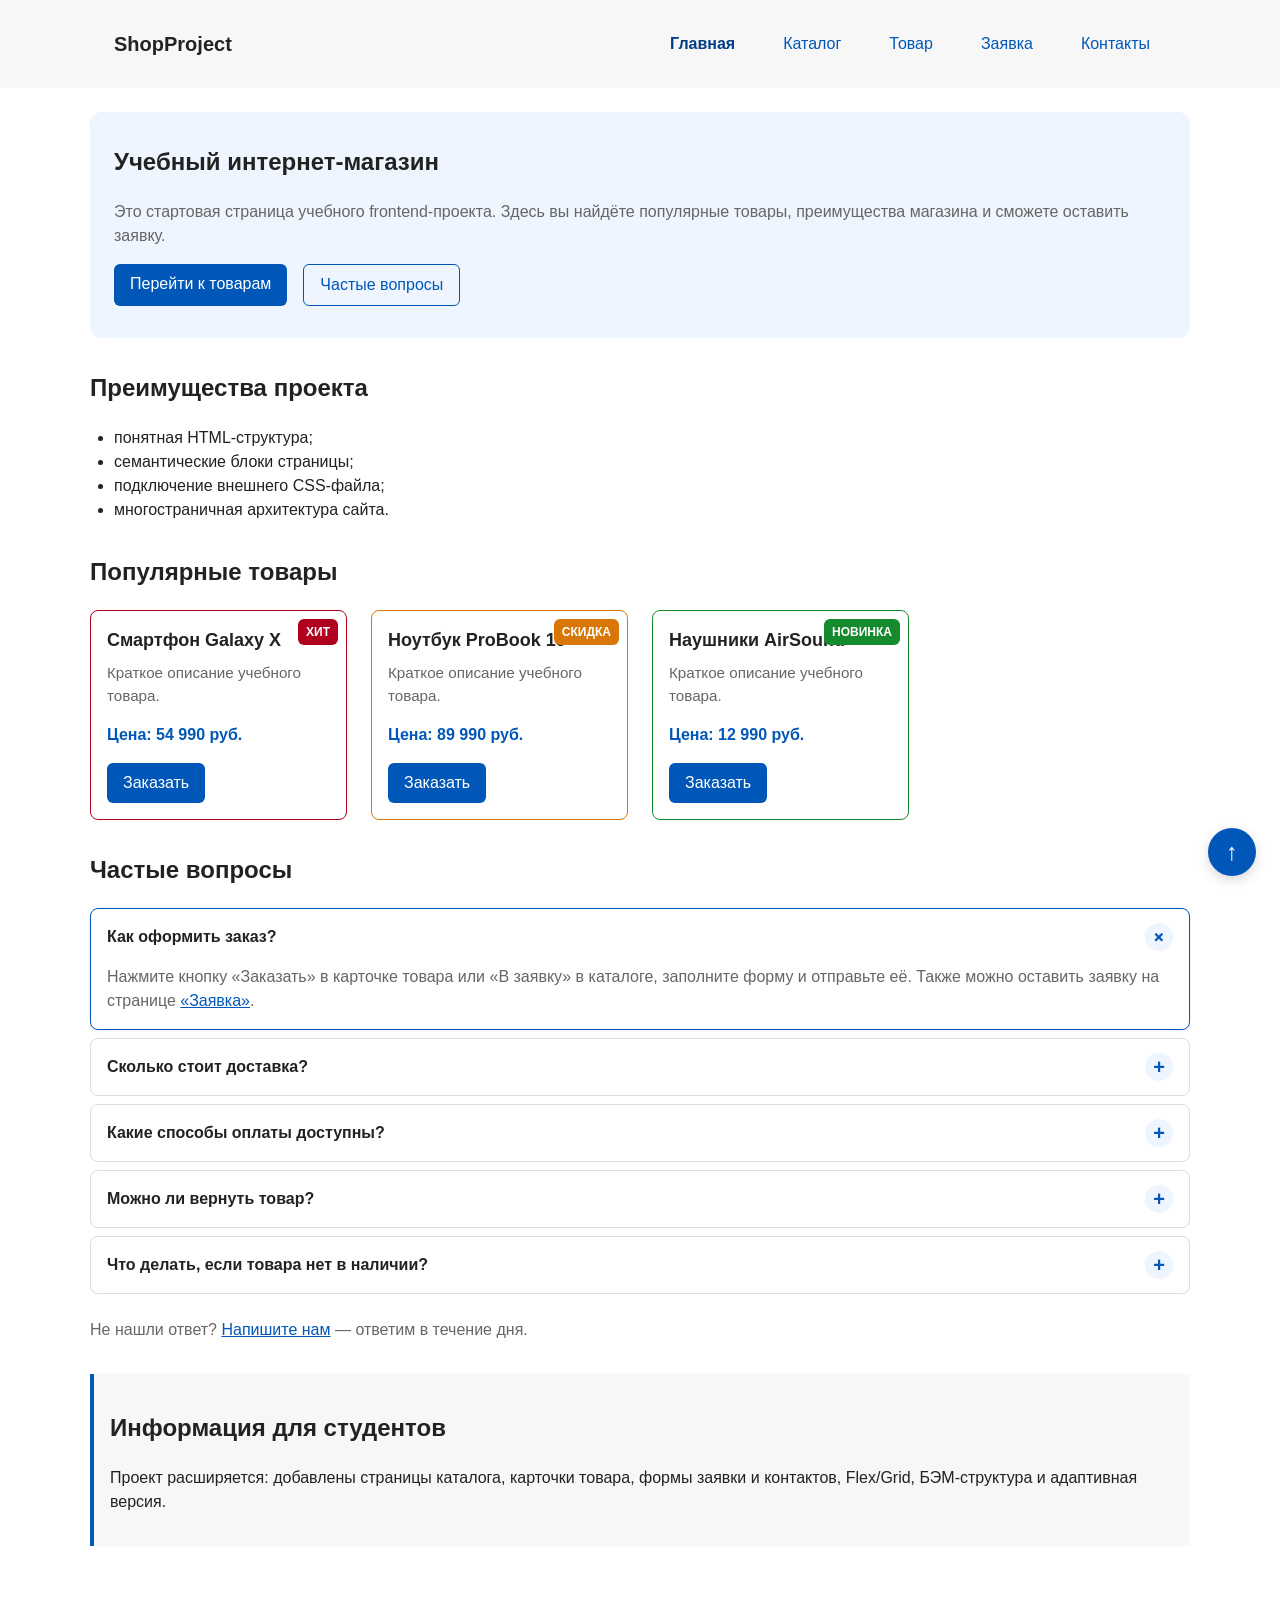
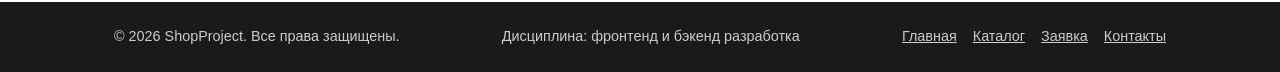
==== commit 05fecc9d: "fix: сбрасывать кэш браузера для style.css и main.js" ====
--- a/index.html
+++ b/index.html
@@ -8,8 +8,8 @@
       name="description"
       content="ShopProject — учебный интернет-магазин. Смартфоны, ноутбуки, аксессуары по выгодным ценам."
     />
-    <link rel="stylesheet" href="css/style.css" />
-    <script src="js/main.js" defer></script>
+    <link rel="stylesheet" href="css/style.css?v=2" />
+    <script src="js/main.js?v=2" defer></script>
   </head>
   <body>
     <header class="site-header">
--- a/css/style.css
+++ b/css/style.css
@@ -284,7 +284,11 @@
 }
 
 .product-card {
+  /* Цвет акцента карточки: меняется модификаторами hit/discount/new */
+  --card-accent: var(--color-primary);
+
   position: relative;
+  overflow: hidden;
   display: flex;
   flex-direction: column;
   gap: var(--space-sm);
@@ -299,14 +303,14 @@
 }
 
 .product-card:hover {
-  border-color: var(--color-primary);
+  border-color: var(--card-accent);
   box-shadow: var(--shadow-md);
-  transform: translateY(-4px);
+  transform: translateY(-3px);
 }
 
 /* Фокус клавиатуры внутри карточки подсвечивает всю карточку */
 .product-card:focus-within {
-  border-color: var(--color-primary);
+  border-color: var(--card-accent);
   box-shadow: 0 0 0 3px var(--color-surface-accent);
 }
 
@@ -318,12 +322,20 @@
   margin: calc(var(--space-md) * -1) calc(var(--space-md) * -1) var(--space-xs);
   font-size: 4rem;
   background-color: var(--color-surface);
-  border-radius: var(--radius-md) var(--radius-md) 0 0;
+  transition: background-color 0.2s;
+}
+
+.product-card__emoji {
+  display: inline-block;
   transition: transform 0.3s;
 }
 
 .product-card:hover .product-card__image {
-  transform: scale(1.03);
+  background-color: var(--color-surface-accent);
+}
+
+.product-card:hover .product-card__emoji {
+  transform: scale(1.1);
 }
 
 .product-card__category {
@@ -443,13 +455,16 @@
 }
 
 .product-card--hit {
-  border-color: var(--color-danger);
+  --card-accent: var(--color-danger);
+  border-color: var(--card-accent);
 }
 .product-card--discount {
-  border-color: var(--color-warning);
+  --card-accent: var(--color-warning);
+  border-color: var(--card-accent);
 }
 .product-card--new {
-  border-color: var(--color-success);
+  --card-accent: var(--color-success);
+  border-color: var(--card-accent);
 }
 
 /* Товар закончился */
@@ -470,6 +485,10 @@
 }
 
 .product-card--sold-out:hover .product-card__image {
+  background-color: var(--color-surface);
+}
+
+.product-card--sold-out:hover .product-card__emoji {
   transform: none;
 }
 
